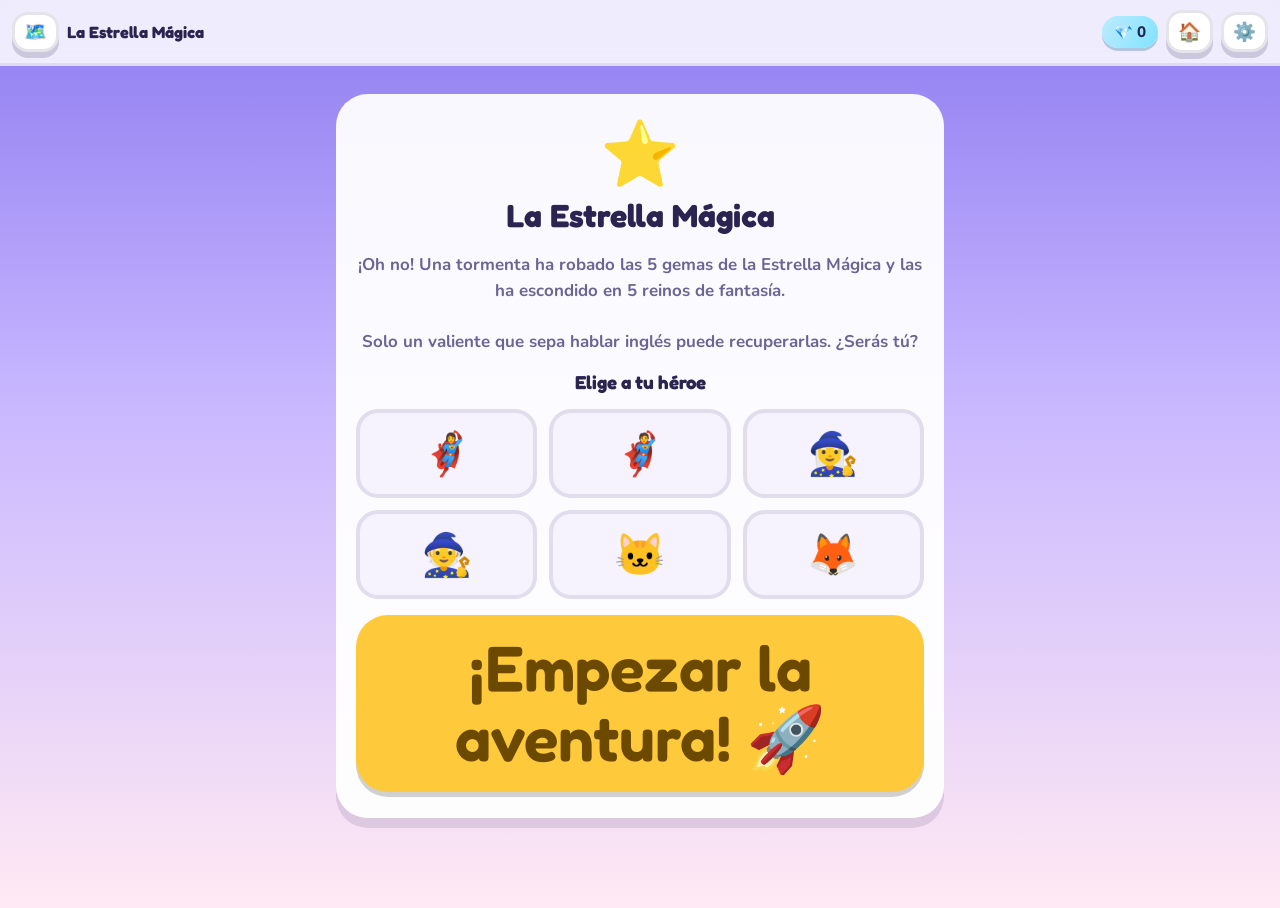
==== aventura.html @ ee470d75 "Add files via upload" ====
<!DOCTYPE html>
<html lang="es">
<head>
<meta charset="UTF-8">
<meta name="viewport" content="width=device-width, initial-scale=1.0, user-scalable=no">
<meta name="theme-color" content="#6B4AC9">
<title>La Aventura de la Estrella Mágica ⭐</title>
<link rel="preconnect" href="https://fonts.googleapis.com">
<link href="https://fonts.googleapis.com/css2?family=Fredoka:wght@400;500;600;700&family=Nunito:wght@400;600;700;800&display=swap" rel="stylesheet">
<style>
  :root{
    --ink:#2B2350; --ink-soft:#6C6494;
    --sun:#FFC93C; --coral:#FF7B54; --mint:#3EC9A7; --berry:#B067E8; --sea:#3FA7F5;
    --gem:#7FE3FF;
    --shadow:0 6px 0 rgba(43,35,80,.18);
    --radius:26px;
  }
  *{box-sizing:border-box; -webkit-tap-highlight-color:transparent;}
  html,body{margin:0;padding:0;}
  body{
    font-family:'Nunito',system-ui,sans-serif; color:var(--ink);
    min-height:100vh; overflow-x:hidden;
    background:linear-gradient(180deg,#8E7CF0,#C9B8FF 45%,#FFE9F3);
    transition:background 1s;
  }
  h1,h2,h3{font-family:'Fredoka','Comic Sans MS',sans-serif;}

  header{
    position:sticky; top:0; z-index:50;
    display:flex; align-items:center; gap:8px; padding:10px 12px;
    background:rgba(255,255,255,.85); backdrop-filter:blur(8px);
    border-bottom:3px solid rgba(43,35,80,.08);
  }
  header .title{font-family:'Fredoka'; font-weight:700; font-size:1.02rem; flex:1;}
  .gem-badge{background:linear-gradient(120deg,#BDEBFF,#7FE3FF); border-radius:999px; padding:6px 12px; font-weight:800; font-size:.95rem; box-shadow:0 3px 0 rgba(30,110,150,.3); white-space:nowrap;}
  .icon-btn{background:#fff; border:3px solid rgba(43,35,80,.12); border-radius:16px; font-size:1.15rem; padding:6px 9px; cursor:pointer; box-shadow:var(--shadow);}
  .icon-btn:active{transform:translateY(3px); box-shadow:none;}

  main{max-width:640px; margin:0 auto; padding:18px 16px 90px; position:relative; z-index:1;}

  .btn{
    display:inline-flex; align-items:center; justify-content:center; gap:8px;
    font-family:'Fredoka'; font-weight:600; font-size:1.15rem;
    border:none; border-radius:var(--radius); padding:14px 26px;
    cursor:pointer; color:#fff; background:var(--sea);
    box-shadow:0 5px 0 rgba(0,0,0,.18); transition:transform .08s;
  }
  .btn:active{transform:translateY(4px); box-shadow:0 1px 0 rgba(0,0,0,.18);}
  .btn.sun{background:var(--sun); color:#6B4A00;}
  .btn.coral{background:var(--coral);}
  .btn.mint{background:var(--mint);}
  .btn.berry{background:var(--berry);}
  .btn.ghost{background:#fff; color:var(--ink); border:3px solid rgba(43,35,80,.14); box-shadow:var(--shadow);}
  .btn.big{font-size:1.4rem; padding:18px 32px; border-radius:32px;}
  .btn:focus-visible,.icon-btn:focus-visible,.opt:focus-visible{outline:4px solid #FF8A3D; outline-offset:3px;}

  /* ===== intro / héroe ===== */
  .story-card{
    background:rgba(255,255,255,.94); border-radius:32px; padding:26px 20px;
    text-align:center; box-shadow:0 10px 0 rgba(43,35,80,.12); margin-top:10px;
  }
  .story-card .big{font-size:4rem; line-height:1.1;}
  .story-card p{font-weight:700; color:var(--ink-soft); font-size:1.06rem; line-height:1.5;}
  .heroes{display:grid; grid-template-columns:repeat(3,1fr); gap:12px; margin:16px 0;}
  .hero-pick{
    font-size:2.6rem; padding:16px 6px; border-radius:22px; cursor:pointer;
    background:#F6F3FF; border:4px solid rgba(43,35,80,.1); transition:transform .1s;
  }
  .hero-pick.sel{border-color:var(--sun); background:#FFF3D6; transform:scale(1.1);}

  /* ===== mapa de reinos ===== */
  .realm-card{
    width:100%; border:none; text-align:left; cursor:pointer;
    border-radius:var(--radius); padding:16px; box-shadow:var(--shadow);
    margin-bottom:14px; font-family:'Nunito'; display:flex; gap:14px; align-items:center;
    color:#fff;
  }
  .realm-card:active{transform:translateY(3px); box-shadow:none;}
  .realm-card .re{font-size:2.6rem; width:70px; height:70px; min-width:70px; border-radius:22px; background:rgba(255,255,255,.25); display:flex; align-items:center; justify-content:center;}
  .realm-card .ri{flex:1;}
  .realm-card .rn{font-family:'Fredoka'; font-weight:700; font-size:1.2rem;}
  .realm-card .rd{font-weight:700; font-size:.9rem; opacity:.9;}
  .realm-card.locked{filter:grayscale(.8); opacity:.65;}
  .artifact{font-size:1.7rem;}

  /* ===== camino del reino ===== */
  .trail{
    position:relative; border-radius:32px; margin-top:12px; padding:10px;
    min-height:520px; overflow:hidden; box-shadow:inset 0 0 0 4px rgba(255,255,255,.35);
  }
  .deco{position:absolute; font-size:1.6rem; opacity:.55; pointer-events:none;}
  .trail-stop{
    position:absolute; transform:translate(-50%,-50%);
    width:64px; height:64px; border-radius:50%;
    border:4px solid #fff; cursor:pointer; font-size:1.7rem;
    display:flex; align-items:center; justify-content:center;
    background:rgba(255,255,255,.9); box-shadow:0 5px 0 rgba(43,35,80,.22);
  }
  .trail-stop.done{background:#D9F7E8; border-color:var(--mint);}
  .trail-stop.locked{background:rgba(255,255,255,.45); filter:grayscale(1); cursor:default; opacity:.7;}
  .trail-stop.next{animation:glow 1.4s infinite;}
  @keyframes glow{50%{box-shadow:0 0 0 12px rgba(255,201,60,.35), 0 5px 0 rgba(43,35,80,.22);}}
  .hero-token{
    position:absolute; transform:translate(-50%,-110%); font-size:2.3rem; z-index:5;
    transition:top 1.1s ease-in-out, left 1.1s ease-in-out; pointer-events:none;
    filter:drop-shadow(0 4px 3px rgba(0,0,0,.25));
    animation:hbob 1.6s ease-in-out infinite;
  }
  @keyframes hbob{50%{margin-top:-6px;}}

  /* ===== juego ===== */
  .stage{background:rgba(255,255,255,.95); border-radius:32px; padding:22px 16px; box-shadow:0 10px 0 rgba(43,35,80,.12); text-align:center;}
  .npc{font-size:3.4rem;}
  .speech{
    background:#F6F3FF; border-radius:20px; padding:12px 16px; margin:10px auto;
    font-weight:700; color:var(--ink); max-width:440px; position:relative; font-size:1.02rem;
  }
  .progress-dots{display:flex; gap:6px; justify-content:center; margin-bottom:12px; flex-wrap:wrap;}
  .dot{width:11px; height:11px; border-radius:50%; background:rgba(43,35,80,.15);}
  .dot.on{background:var(--mint);}
  .dot.now{background:var(--sun); transform:scale(1.3);}
  .word-emoji{font-size:4.6rem; line-height:1.1; margin:6px 0;}
  .word-emoji.long{font-size:2.9rem;}
  .word-en{font-family:'Fredoka'; font-weight:700; font-size:2rem; margin:2px 0;}
  .word-en.phrase{font-size:1.4rem;}
  .word-es{color:var(--ink-soft); font-weight:700; font-size:1.02rem; margin-bottom:8px;}
  .controls{display:flex; gap:12px; justify-content:center; flex-wrap:wrap; margin-top:14px;}
  .hint{color:var(--ink-soft); font-weight:700; font-size:.92rem; margin-top:10px;}

  .opts{display:grid; grid-template-columns:1fr 1fr; gap:14px; margin-top:14px;}
  .opt{background:#F6F9FF; border:4px solid rgba(43,35,80,.1); border-radius:24px; font-size:2.9rem; padding:16px 6px; cursor:pointer; transition:transform .08s;}
  .opt.long{font-size:1.8rem;}
  .opt.txt{font-family:'Fredoka'; font-weight:600; font-size:1.2rem; color:var(--ink);}
  .opt:active{transform:scale(.95);}
  .opt.good{background:#D9F7E8; border-color:var(--mint); animation:pop .4s;}
  .opt.bad{background:#FFE3E0; border-color:var(--coral); animation:shake .4s;}
  @keyframes pop{50%{transform:scale(1.12);}}
  @keyframes shake{25%{transform:translateX(-8px);}75%{transform:translateX(8px);}}

  .match-cols{display:flex; gap:14px; margin-top:14px;}
  .match-col{flex:1; display:flex; flex-direction:column; gap:10px;}
  .match-item{border:3px solid rgba(43,35,80,.12); border-radius:16px; background:#F6F9FF; padding:12px 8px; cursor:pointer; font-weight:700; color:var(--ink);}
  .match-item.word{font-family:'Fredoka'; font-size:1rem;}
  .match-item.img{font-size:1.9rem;}
  .match-item.sel{border-color:var(--sun); background:#FFF3D6; transform:scale(1.04);}
  .match-item.done{background:#D9F7E8; border-color:var(--mint); opacity:.65; cursor:default;}
  .match-item.bad{border-color:var(--coral); background:#FFE3E0; animation:shake .4s;}

  .scene{position:relative; border-radius:24px; margin-top:12px; border:3px solid rgba(43,35,80,.08); overflow:hidden;}
  .scene-item{position:absolute; width:58px; height:58px; border-radius:50%; transform:translate(-50%,-50%); background:#fff; border:none; cursor:pointer; font-size:1.9rem; display:flex; align-items:center; justify-content:center; box-shadow:0 4px 0 rgba(43,35,80,.16);}
  .scene-item.found{background:#D9F7E8; border:3px solid var(--mint); font-size:1.5rem;}
  .scene-item:disabled{cursor:default;}
  .scene-item.wrong-shake{animation:shake .4s;}

  .mgrid{display:grid; grid-template-columns:repeat(3,1fr); gap:10px; margin-top:10px;}
  .mcard{aspect-ratio:3/3.4; border-radius:18px; border:none; cursor:pointer; background:var(--berry); color:#fff; font-size:2rem; display:flex; align-items:center; justify-content:center; font-family:'Fredoka'; font-weight:600; box-shadow:0 4px 0 rgba(0,0,0,.18);}
  .mcard.flip{background:#fff; color:var(--ink); border:4px solid rgba(43,35,80,.12); box-shadow:var(--shadow);}
  .mcard.done{background:#D9F7E8; border:4px solid var(--mint); color:var(--ink); cursor:default;}
  .mcard .wtxt{font-size:1rem; padding:4px; word-break:break-word;}

  .slots{display:flex; gap:6px; justify-content:center; flex-wrap:wrap; margin:14px 0; min-height:52px;}
  .slot{width:42px; height:50px; border-radius:12px; background:#F6F9FF; border:3px dashed rgba(43,35,80,.25); font-family:'Fredoka'; font-weight:700; font-size:1.5rem; display:flex; align-items:center; justify-content:center;}
  .slot.filled{border-style:solid; border-color:var(--sea); background:#fff;}
  .tiles{display:flex; gap:8px; justify-content:center; flex-wrap:wrap; margin-top:6px;}
  .tile{min-width:46px; padding:10px 12px; border-radius:14px; border:none; cursor:pointer; background:var(--sun); color:#6B4A00; font-family:'Fredoka'; font-weight:700; font-size:1.35rem; box-shadow:0 4px 0 rgba(180,120,0,.35);}
  .tile.word{font-size:1.1rem; background:var(--berry); color:#fff; box-shadow:0 4px 0 rgba(0,0,0,.2);}
  .tile:disabled{opacity:.25; box-shadow:none; transform:translateY(3px);}
  .tile:active{transform:translateY(3px); box-shadow:none;}
  .answer-row{min-height:54px; background:#F6F9FF; border-radius:18px; border:3px dashed rgba(43,35,80,.2); display:flex; gap:8px; flex-wrap:wrap; justify-content:center; align-items:center; padding:8px; margin:12px 0;}
  .answer-row .tile.word{background:var(--sea);}
  .answer-row.good{border-color:var(--mint); background:#D9F7E8;}
  .answer-row.bad{border-color:var(--coral); background:#FFE3E0; animation:shake .4s;}

  .mic-btn{width:100px; height:100px; border-radius:50%; border:none; cursor:pointer; background:radial-gradient(circle at 35% 30%, #FF9A76, var(--coral)); color:#fff; font-size:2.7rem; box-shadow:0 7px 0 rgba(0,0,0,.2); margin-top:6px;}
  .mic-btn:active{transform:translateY(4px); box-shadow:0 2px 0 rgba(0,0,0,.2);}
  .mic-btn.listening{animation:pulse 1s infinite; background:radial-gradient(circle at 35% 30%, #7DE0C6, var(--mint));}
  @keyframes pulse{50%{transform:scale(1.08); box-shadow:0 0 0 16px rgba(62,201,167,.18);}}
  .feedback{min-height:2.1rem; font-family:'Fredoka'; font-weight:600; font-size:1.15rem; margin-top:12px;}
  .feedback.ok{color:var(--mint);}
  .feedback.no{color:var(--coral);}
  .heard{color:var(--ink-soft); font-weight:700; font-size:.9rem; min-height:1.2rem;}

  .overlay{position:fixed; inset:0; background:rgba(43,35,80,.5); z-index:100; display:flex; align-items:center; justify-content:center; padding:20px;}
  .reward{background:#fff; border-radius:36px; padding:28px 24px; text-align:center; max-width:390px; width:100%; box-shadow:0 14px 0 rgba(0,0,0,.18); animation:pop .4s; max-height:90vh; overflow:auto;}
  .reward h2{margin:4px 0 8px; font-size:1.6rem;}
  .rgems{font-size:2.4rem; letter-spacing:6px; margin:8px 0;}
  .rgems .g{opacity:.2; display:inline-block;}
  .rgems .g.fill{opacity:1; animation:gempop .45s both;}
  @keyframes gempop{0%{transform:scale(0) rotate(-40deg);}70%{transform:scale(1.4);}100%{transform:scale(1);}}
  .reward p{color:var(--ink-soft); font-weight:700; margin:6px 0 14px;}

  .confetti{position:fixed; top:-20px; width:12px; height:12px; z-index:200; border-radius:3px; pointer-events:none; animation:fall linear forwards;}
  @keyframes fall{to{transform:translateY(110vh) rotate(720deg);}}

  .panel{background:#fff; border-radius:28px; padding:22px; max-width:400px; width:100%; box-shadow:0 12px 0 rgba(0,0,0,.15); max-height:88vh; overflow:auto;}
  .panel .btn{width:100%; margin-top:10px;}
  .panel p{color:var(--ink-soft); font-weight:600; font-size:.95rem;}

  .back-row{display:flex; justify-content:flex-start; margin-bottom:12px; gap:8px;}

  @media (max-width:420px){
    .word-emoji{font-size:3.8rem;}
    .opt{font-size:2.4rem; padding:14px 6px;}
    .heroes{grid-template-columns:repeat(3,1fr);}
    .slot{width:34px; height:44px; font-size:1.25rem;}
  }
  @media (prefers-reduced-motion:reduce){ *{animation:none !important; transition:none !important;} }
</style>
</head>
<body>

<header>
  <button class="icon-btn" id="homeBtn" aria-label="Mapa de reinos">🗺️</button>
  <div class="title">La Estrella Mágica</div>
  <div class="gem-badge" id="gemBadge">💎 0</div>
  <a class="icon-btn" href="index.html" aria-label="Volver a la app clásica" style="text-decoration:none">🏠</a>
  <button class="icon-btn" id="parentBtn" aria-label="Zona de padres">⚙️</button>
</header>

<main id="app"></main>

<script>
"use strict";

/* ============================================================
   HISTORIA · 5 REINOS · RETOS EN INGLÉS
   ============================================================ */
const HEROES = ['🦸‍♀️','🦸','🧙‍♀️','🧙','🐱','🦊'];

const REALMS = [
 {id:'forest', name:'El Bosque Encantado', icon:'🌳', guardian:'🦉', artifact:'🍀',
  bg:'linear-gradient(180deg,#7BC47F,#B9E4A8 50%,#E8F7DC)', deco:['🌲','🍄','🦋','🌷','🐿️'],
  color:'#3E9A5F',
  intro:'El Búho Sabio protege la primera gema. ¡Ayuda a los animales del bosque y te dejará pasar!',
  words:[
   {en:'dog',es:'perro',e:'🐶'},{en:'cat',es:'gato',e:'🐱'},{en:'bird',es:'pájaro',e:'🐦'},
   {en:'rabbit',es:'conejo',e:'🐰'},{en:'bear',es:'oso',e:'🐻'},{en:'frog',es:'rana',e:'🐸'},
   {en:'tree',es:'árbol',e:'🌳'},{en:'flower',es:'flor',e:'🌷'},{en:'butterfly',es:'mariposa',e:'🦋'},{en:'mushroom',es:'seta',e:'🍄'}]},
 {id:'island', name:'La Isla Pirata', icon:'🏝️', guardian:'🦜', artifact:'🗝️',
  bg:'linear-gradient(180deg,#5AC8FA,#9FE0FF 45%,#FFF2C9)', deco:['⛵','🐚','🦀','🌴','⚓'],
  color:'#1E90C9',
  intro:'El Loro Pirata esconde la gema en su cofre. ¡Consigue la llave superando sus pruebas!',
  words:[
   {en:'apple',es:'manzana',e:'🍎'},{en:'banana',es:'plátano',e:'🍌'},{en:'fish',es:'pez',e:'🐟'},
   {en:'water',es:'agua',e:'💧'},{en:'bread',es:'pan',e:'🍞'},{en:'cheese',es:'queso',e:'🧀'},
   {en:'boat',es:'barco',e:'⛵'},{en:'sea',es:'mar',e:'🌊'},{en:'crab',es:'cangrejo',e:'🦀'},{en:'shell',es:'concha',e:'🐚'}]},
 {id:'ice', name:'La Montaña de Hielo', icon:'🏔️', guardian:'🐻‍❄️', artifact:'❄️',
  bg:'linear-gradient(180deg,#8FB8E8,#CFE6FF 50%,#F2F9FF)', deco:['⛄','🧊','🌨️','🐧','✨'],
  color:'#4A7FC1',
  intro:'¡Brrr! El Oso Polar guarda la gema helada. ¡Abrígate bien y demuestra lo que sabes!',
  words:[
   {en:'hat',es:'gorro',e:'🧢'},{en:'jacket',es:'chaqueta',e:'🧥'},{en:'gloves',es:'guantes',e:'🧤'},
   {en:'scarf',es:'bufanda',e:'🧣'},{en:'boots',es:'botas',e:'👢'},{en:'snow',es:'nieve',e:'❄️'},
   {en:'cold',es:'frío',e:'🥶'},{en:'penguin',es:'pingüino',e:'🐧'},{en:'ice',es:'hielo',e:'🧊'},{en:'snowman',es:'muñeco de nieve',e:'⛄'}]},
 {id:'clouds', name:'El Reino de las Nubes', icon:'🌈', guardian:'🦄', artifact:'🌟',
  bg:'linear-gradient(180deg,#C9A7F5,#F5C9E8 50%,#FFF3D6)', deco:['☁️','🎈','🪁','🌙','⭐'],
  color:'#9A5FD1',
  intro:'El Unicornio de las Nubes pinta arcoíris con números y colores. ¡Juega con él para ganar su gema!',
  words:[
   {en:'red',es:'rojo',e:'🔴'},{en:'blue',es:'azul',e:'🔵'},{en:'green',es:'verde',e:'🟢'},
   {en:'yellow',es:'amarillo',e:'🟡'},{en:'one',es:'uno',e:'1️⃣'},{en:'two',es:'dos',e:'2️⃣'},
   {en:'three',es:'tres',e:'3️⃣'},{en:'star',es:'estrella',e:'⭐'},{en:'moon',es:'luna',e:'🌙'},{en:'rainbow',es:'arcoíris',e:'🌈'}]},
 {id:'castle', name:'El Castillo del Dragón', icon:'🏰', guardian:'🐉', artifact:'👑',
  bg:'linear-gradient(180deg,#6B5CC9,#9A8AE8 50%,#E8D9FF)', deco:['🗝️','🕯️','🛡️','⚔️','💜'],
  color:'#5A4AB8',
  intro:'¡El Dragón habla solo en inglés! Dile frases mágicas completas y te devolverá la última gema.',
  phrases:true,
  words:[
   {en:'Hello! How are you?',es:'¡Hola! ¿Cómo estás?',e:'👋😃'},
   {en:'My name is Leo',es:'Me llamo Leo',e:'🙋💬'},
   {en:'I am six years old',es:'Tengo seis años',e:'6️⃣🎂'},
   {en:'I like pizza',es:'Me gusta la pizza',e:'🍕👍'},
   {en:'I have a dog',es:'Tengo un perro',e:'🙋🐶'},
   {en:'This is fun',es:'Esto es divertido',e:'🎉😄'},
   {en:'Can you help me?',es:'¿Puedes ayudarme?',e:'🤝❓'},
   {en:'Thank you very much',es:'Muchas gracias',e:'💝🙏'}]}
];

/* Historias de cada parada (7 retos + guardián). {G} = guardián, {A} = artefacto */
const STOP_PLOTS = [
 {icon:'🌉', story:'¡El puente está roto! Escucha las palabras mágicas y toca el dibujo correcto para repararlo.', game:'listen'},
 {icon:'🧺', story:'Un duende ha mezclado sus carteles. ¡Une cada palabra con su dibujo para ayudarle!', game:'match'},
 {icon:'🔮', story:'La bola mágica dice cosas en inglés. ¡Encuentra en el paisaje lo que va diciendo!', game:'find'},
 {icon:'🎒', story:'¡Cofres gemelos! Levanta las tapas y une cada palabra con su pareja secreta.', game:'memory'},
 {icon:'🗣️', story:'La puerta encantada solo se abre con tu voz. ¡Di las palabras mágicas en inglés!', game:'speak'},
 {icon:'🧩', story:'Las letras del hechizo se han desordenado. ¡Colócalas bien para seguir el camino!', game:'spell'},
 {icon:'⚡', story:'¡Última prueba antes del guardián! Escucha con atención y no falles.', game:'listen'},
 {icon:'💎', story:'¡Ha llegado el momento! El guardián te pondrá a prueba con preguntas sorpresa.', game:'boss'}
];
/* En el castillo (frases) las paradas cambian ligeramente */
const STOP_PLOTS_CASTLE = [
 {icon:'🌉', story:'¡El puente levadizo está cerrado! Escucha la frase del guardia y elige el dibujo correcto.', game:'listen'},
 {icon:'📜', story:'El pergamino mágico se ha roto en trozos. ¡Ordena las palabras para arreglar la frase!', game:'build'},
 {icon:'🗣️', story:'La armadura encantada quiere oírte. ¡Dile una frase completa en inglés!', game:'speak'},
 {icon:'🔮', story:'¿Qué frase es? Lee con atención y elige la traducción correcta.', game:'trans'},
 {icon:'📜', story:'¡Otro pergamino roto! Ordena las palabras del hechizo final.', game:'build'},
 {icon:'🗣️', story:'El eco del castillo repite lo que dices. ¡Pronuncia otra frase mágica!', game:'speak'},
 {icon:'⚡', story:'El Dragón se acerca… ¡última prueba de escucha!', game:'listen'},
 {icon:'👑', story:'¡El Dragón te espera! Contesta sus preguntas y recupera la última gema.', game:'boss'}
];

const GEMS_TO_UNLOCK = 10; // gemas para abrir el siguiente reino (además del guardián)

/* ============================================================
   ESTADO
   ============================================================ */
let state = { hero:null, gems:0, realms:{}, noMic:false };
function loadState(){
  try{
    const raw = localStorage.getItem('estrellaMagica');
    if(raw) state = Object.assign(state, JSON.parse(raw));
  }catch(e){}
}
function saveState(){ try{ localStorage.setItem('estrellaMagica', JSON.stringify(state)); }catch(e){} }
function realmProg(id){
  if(!state.realms[id]) state.realms[id] = {stop:0, boss:false, gems:0};
  return state.realms[id];
}
function realmUnlocked(i){
  if(i===0) return true;
  const prev = realmProg(REALMS[i-1].id);
  return prev.boss;
}
function artifacts(){ return REALMS.filter(r=>realmProg(r.id).boss).map(r=>r.artifact); }
function updateBadge(){ document.getElementById('gemBadge').textContent = '💎 ' + state.gems; }

/* ============================================================
   SONIDO Y VOZ
   ============================================================ */
let audioCtx = null;
function tone(seq){
  try{
    if(!audioCtx) audioCtx = new (window.AudioContext||window.webkitAudioContext)();
    let t = audioCtx.currentTime;
    seq.forEach(([f,d])=>{
      const o = audioCtx.createOscillator(), g = audioCtx.createGain();
      o.type = 'triangle'; o.frequency.value = f;
      g.gain.setValueAtTime(.18, t); g.gain.exponentialRampToValueAtTime(.001, t+d);
      o.connect(g); g.connect(audioCtx.destination);
      o.start(t); o.stop(t+d); t += d*0.9;
    });
  }catch(e){}
}
const sndGood = ()=>tone([[523,.12],[659,.12],[784,.2]]);
const sndBad  = ()=>tone([[220,.18],[180,.25]]);
const sndGem  = ()=>tone([[880,.09],[1175,.14]]);
const sndFlip = ()=>tone([[600,.06]]);
const sndWin  = ()=>tone([[523,.14],[659,.14],[784,.14],[1047,.3]]);

let enVoice = null;
function pickVoice(){
  const vs = speechSynthesis.getVoices();
  if(!vs.length) return;
  enVoice = vs.find(v=>/en[-_](GB|US)/i.test(v.lang) && /google/i.test(v.name))
         || vs.find(v=>/^en[-_]/i.test(v.lang)) || null;
}
if('speechSynthesis' in window){ pickVoice(); speechSynthesis.onvoiceschanged = pickVoice; }
function speak(text, rate){
  if(!('speechSynthesis' in window)) return;
  speechSynthesis.cancel();
  const u = new SpeechSynthesisUtterance(text);
  u.lang = 'en-US'; u.rate = rate || 0.85; u.pitch = 1.05;
  if(enVoice) u.voice = enVoice;
  speechSynthesis.speak(u);
}

const SR = window.SpeechRecognition || window.webkitSpeechRecognition;
const DIGIT_MAP = {one:'1',two:'2',three:'3',four:'4',five:'5',six:'6',seven:'7',eight:'8',nine:'9',ten:'10'};
const HOMOPHONES = {red:['read'],one:['won'],two:['to','too'],blue:['blew'],sea:['see','si','c'],bee:['be','b'],bear:['bare'],ice:['eyes'],three:['tree','free']};
function normalize(s){
  return s.toLowerCase().normalize('NFD').replace(/[\u0300-\u036f]/g,'').replace(/[^a-z0-9 ]/g,' ').replace(/\s+/g,' ').trim();
}
function lev(a,b){
  const m=a.length,n=b.length; if(!m) return n; if(!n) return m;
  const d=Array.from({length:m+1},(_,i)=>[i,...Array(n).fill(0)]);
  for(let j=1;j<=n;j++) d[0][j]=j;
  for(let i=1;i<=m;i++) for(let j=1;j<=n;j++)
    d[i][j]=Math.min(d[i-1][j]+1,d[i][j-1]+1,d[i-1][j-1]+(a[i-1]===b[j-1]?0:1));
  return d[m][n];
}
function matchesAnswer(transcript, target){
  const t = normalize(transcript);
  const tgt = normalize(target);
  if(!t) return false;
  if(t === tgt || t.includes(tgt)) return true;
  const tgtWords = tgt.split(' ');
  const tWords = t.split(' ');
  if(tgtWords.length === 1){
    if(DIGIT_MAP[tgt] && tWords.includes(DIGIT_MAP[tgt])) return true;
    if(HOMOPHONES[tgt] && tWords.some(w=>HOMOPHONES[tgt].includes(w))) return true;
    const tol = tgt.length >= 5 ? 2 : (tgt.length >= 4 ? 1 : 0);
    return tWords.some(w => lev(w, tgt) <= tol);
  }
  if(lev(t, tgt) <= Math.max(2, Math.floor(tgt.length * 0.28))) return true;
  const stop = new Set(['a','an','the','to','is','it','i']);
  const key = tgtWords.filter(w=>!stop.has(w));
  const hits = key.filter(w => tWords.some(x => lev(x,w) <= (w.length>=5?2:1))).length;
  return key.length > 0 && hits / key.length >= 0.6;
}

/* ============================================================
   UTILIDADES
   ============================================================ */
const app = document.getElementById('app');
function shuffle(arr){
  const a = arr.slice();
  for(let i=a.length-1;i>0;i--){ const j=Math.floor(Math.random()*(i+1)); [a[i],a[j]]=[a[j],a[i]]; }
  return a;
}
function emojiLen(e){ return Array.from(e).length; }
function dots(idx, total, doneArr){
  let h = '<div class="progress-dots">';
  for(let i=0;i<total;i++) h += `<div class="dot ${i===idx?'now':(doneArr&&doneArr[i]?'on':'')}"></div>`;
  return h + '</div>';
}
function confetti(){
  const colors = ['#FF7B54','#FFC93C','#3EC9A7','#3FA7F5','#B067E8','#7FE3FF'];
  for(let i=0;i<70;i++){
    const c = document.createElement('div');
    c.className = 'confetti';
    c.style.left = Math.random()*100 + 'vw';
    c.style.background = colors[Math.floor(Math.random()*colors.length)];
    c.style.animationDuration = (2 + Math.random()*2) + 's';
    c.style.animationDelay = (Math.random()*0.6) + 's';
    document.body.appendChild(c);
    setTimeout(()=>c.remove(), 4500);
  }
}
function gemsFromScore(correct, total){
  const p = correct/total;
  if(p >= 0.9) return 3;
  if(p >= 0.6) return 2;
  return 1;
}
function sceneSlots(n){
  const cols = n <= 6 ? 3 : 4;
  const rows = Math.ceil(n/cols);
  const cellW = 100/cols, cellH = 100/rows;
  const idxs = shuffle([...Array(cols*rows).keys()]).slice(0, n);
  return idxs.map(i=>{
    const r = Math.floor(i/cols), c = i%cols;
    return { top: r*cellH + cellH/2 + (Math.random()-0.5)*cellH*0.4,
             left: c*cellW + cellW/2 + (Math.random()-0.5)*cellW*0.4, rows };
  });
}
let activeSR = null;
function stopSR(){ if(activeSR){ try{activeSR.abort();}catch(e){} activeSR = null; } }
function setBg(realm){
  document.body.style.background = realm ? realm.bg : 'linear-gradient(180deg,#8E7CF0,#C9B8FF 45%,#FFE9F3)';
}

/* ============================================================
   PANTALLA · INTRO Y ELECCIÓN DE HÉROE
   ============================================================ */
function renderIntro(){
  stopSR(); setBg(null);
  let selected = state.hero || null;
  app.innerHTML = `
    <div class="story-card">
      <div class="big">⭐</div>
      <h1 style="margin:6px 0">La Estrella Mágica</h1>
      <p>¡Oh no! Una tormenta ha robado las <b>5 gemas</b> de la Estrella Mágica y las ha escondido en <b>5 reinos de fantasía</b>.<br><br>
      Solo un valiente que sepa hablar <b>inglés</b> puede recuperarlas. ¿Serás tú?</p>
      <h3 style="margin:14px 0 4px">Elige a tu héroe</h3>
      <div class="heroes">
        ${HEROES.map(h=>`<button class="hero-pick ${h===selected?'sel':''}" data-h="${h}">${h}</button>`).join('')}
      </div>
      <button class="btn sun big" id="startBtn" ${selected?'':'disabled'}>¡Empezar la aventura! 🚀</button>
    </div>`;
  const startBtn = document.getElementById('startBtn');
  app.querySelectorAll('.hero-pick').forEach(b=>{
    b.onclick = ()=>{
      app.querySelectorAll('.hero-pick').forEach(x=>x.classList.remove('sel'));
      b.classList.add('sel');
      selected = b.dataset.h;
      startBtn.disabled = false;
      sndFlip();
    };
  });
  startBtn.onclick = ()=>{
    state.hero = selected; saveState();
    sndWin();
    renderWorld();
  };
}

/* ============================================================
   PANTALLA · MAPA DE REINOS
   ============================================================ */
function renderWorld(){
  stopSR(); setBg(null); updateBadge();
  const arts = artifacts();
  const allDone = arts.length === REALMS.length;
  let html = `
    <div class="story-card" style="padding:16px; margin-bottom:14px">
      <span style="font-size:2.2rem">${state.hero||'🦸'}</span>
      <h2 style="margin:4px 0">${allDone ? '¡La Estrella brilla de nuevo!' : 'Elige un reino'}</h2>
      <p style="margin:4px 0">Gemas de la Estrella: ${REALMS.map(r=>realmProg(r.id).boss?r.artifact:'❔').join(' ')}</p>
      ${allDone ? '<button class="btn sun big" id="finaleBtn">🌟 Ver el final 🌟</button>' : ''}
    </div>`;
  REALMS.forEach((r,i)=>{
    const p = realmProg(r.id);
    const unlocked = realmUnlocked(i);
    html += `
      <button class="realm-card ${unlocked?'':'locked'}" data-r="${i}" ${unlocked?'':'disabled'} style="background:${r.color}">
        <span class="re">${unlocked?r.icon:'🔒'}</span>
        <span class="ri">
          <span class="rn">${r.name}</span><br>
          <span class="rd">${unlocked ? (p.boss ? '¡Gema conseguida!' : 'Retos superados: '+p.stop+' / '+STOP_PLOTS.length) : 'Vence al guardián del reino anterior'}</span>
        </span>
        <span class="artifact">${p.boss ? r.artifact : ''}</span>
      </button>`;
  });
  app.innerHTML = html;
  app.querySelectorAll('.realm-card:not(.locked)').forEach(b=>{ b.onclick = ()=>renderRealm(+b.dataset.r); });
  const fb = document.getElementById('finaleBtn');
  if(fb) fb.onclick = renderFinale;
  window.scrollTo(0,0);
}

/* ============================================================
   PANTALLA · CAMINO DEL REINO (aventura visual)
   ============================================================ */
const TRAIL_POS = [
  {top:92, left:20},{top:80, left:62},{top:68, left:28},{top:56, left:70},
  {top:44, left:30},{top:32, left:66},{top:20, left:32},{top:8,  left:60}
];
function renderRealm(ri, walkFrom){
  stopSR();
  const r = REALMS[ri];
  setBg(r);
  const p = realmProg(r.id);
  const plots = r.phrases ? STOP_PLOTS_CASTLE : STOP_PLOTS;
  const heroPos = Math.min(p.stop, plots.length-1);
  const startPos = (walkFrom!==undefined) ? walkFrom : heroPos;
  let decoHtml = '';
  for(let i=0;i<10;i++){
    const d = r.deco[i % r.deco.length];
    decoHtml += `<span class="deco" style="top:${5+Math.random()*90}%; left:${Math.random()*92}%">${d}</span>`;
  }
  app.innerHTML = `
    <div class="back-row">
      <button class="btn ghost" id="backBtn">⬅ Reinos</button>
      <button class="btn ghost" id="storyBtn">📖 Historia</button>
    </div>
    <h2 style="text-align:center; color:#fff; text-shadow:0 2px 0 rgba(0,0,0,.25); margin:4px 0">${r.icon} ${r.name}</h2>
    <div class="trail" style="background:${r.bg}">
      ${decoHtml}
      ${plots.map((s,i)=>{
        const done = i < p.stop || (s.game==='boss' && p.boss);
        const isNext = i === p.stop && !(s.game==='boss' && p.boss);
        const locked = i > p.stop;
        return `<button class="trail-stop ${done?'done':''} ${isNext?'next':''} ${locked?'locked':''}"
          data-i="${i}" ${locked?'disabled':''}
          style="top:${TRAIL_POS[i].top}%; left:${TRAIL_POS[i].left}%"
          aria-label="Reto ${i+1}">${done ? '✅' : (s.game==='boss' ? r.guardian : s.icon)}</button>`;
      }).join('')}
      <span class="hero-token" id="heroTok" style="top:${TRAIL_POS[startPos].top}%; left:${TRAIL_POS[startPos].left}%">${state.hero||'🦸'}</span>
    </div>
    <p class="hint" style="text-align:center; color:#fff; text-shadow:0 1px 0 rgba(0,0,0,.3)">Toca la parada que brilla ✨ para tu siguiente reto</p>`;
  document.getElementById('backBtn').onclick = renderWorld;
  document.getElementById('storyBtn').onclick = ()=>showStoryPopup(r);
  app.querySelectorAll('.trail-stop:not(.locked)').forEach(b=>{
    b.onclick = ()=>{
      const i = +b.dataset.i;
      const s = plots[i];
      if(i < p.stop && s.game!=='boss'){ startStop(ri, i, true); return; } // repetir reto ya superado
      if(s.game==='boss' && p.boss){ startStop(ri, i, true); return; }
      startStop(ri, i, false);
    };
  });
  // Animación de caminar si venimos de completar un reto
  if(walkFrom!==undefined && heroPos!==startPos){
    setTimeout(()=>{
      const tok = document.getElementById('heroTok');
      tok.style.top = TRAIL_POS[heroPos].top + '%';
      tok.style.left = TRAIL_POS[heroPos].left + '%';
    }, 250);
  }
  window.scrollTo(0,0);
}
function showStoryPopup(r){
  const ov = document.createElement('div');
  ov.className = 'overlay';
  ov.innerHTML = `
    <div class="reward">
      <div style="font-size:3rem">${r.guardian}</div>
      <h2>${r.name}</h2>
      <p>${r.intro}</p>
      <button class="btn sun" id="ok">¡Vamos! 💪</button>
    </div>`;
  document.body.appendChild(ov);
  ov.querySelector('#ok').onclick = ()=>ov.remove();
  ov.onclick = (e)=>{ if(e.target===ov) ov.remove(); };
}

/* ============================================================
   PARADA: HISTORIA + RETO
   ============================================================ */
function startStop(ri, si, replay){
  const r = REALMS[ri];
  const plots = r.phrases ? STOP_PLOTS_CASTLE : STOP_PLOTS;
  const s = plots[si];
  const ov = document.createElement('div');
  ov.className = 'overlay';
  ov.innerHTML = `
    <div class="reward">
      <div style="font-size:3rem">${s.game==='boss' ? r.guardian : s.icon}</div>
      <h2>${s.game==='boss' ? '¡El Guardián!' : 'Reto ' + (si+1)}</h2>
      <p>${s.story}</p>
      <button class="btn sun big" id="go">¡Acepto el reto! ⚡</button>
    </div>`;
  document.body.appendChild(ov);
  ov.querySelector('#go').onclick = ()=>{
    ov.remove();
    GAME_RUN[s.game](ri, si, replay);
  };
}

function gameShell(ri, inner){
  const r = REALMS[ri];
  app.innerHTML = `
    <div class="back-row"><button class="btn ghost" id="backBtn">⬅ ${r.name}</button></div>
    <div class="stage" id="stage">${inner}</div>`;
  document.getElementById('backBtn').onclick = ()=>{ stopSR(); renderRealm(ri); };
  window.scrollTo(0,0);
  return document.getElementById('stage');
}

/* Recompensa de un reto: gemas + avance del héroe */
function stopReward(ri, si, gems, msg, replay){
  const r = REALMS[ri];
  const p = realmProg(r.id);
  const isBoss = (r.phrases ? STOP_PLOTS_CASTLE : STOP_PLOTS)[si].game === 'boss';
  const isNew = !replay;
  if(isNew){
    state.gems += gems;
    p.gems += gems;
    if(isBoss){ p.boss = true; }
    else if(si === p.stop){ p.stop = si+1; }
    saveState();
  }
  updateBadge();
  const ov = document.createElement('div');
  ov.className = 'overlay';
  let gemHtml = '';
  for(let i=0;i<3;i++) gemHtml += `<span class="g ${i<gems?'fill':''}" style="animation-delay:${0.3+i*0.35}s">💎</span>`;
  ov.innerHTML = `
    <div class="reward">
      <div style="font-size:3rem">${isBoss ? r.artifact : (gems>=3?'🎉':'😄')}</div>
      <h2>${isBoss ? '¡GEMA RECUPERADA!' : (gems>=3?'¡PERFECTO!':(gems>=2?'¡Muy bien!':'¡Buen intento!'))}</h2>
      <div class="rgems">${gemHtml}</div>
      <p>${msg}${isNew?'':' (reto repetido: sin gemas nuevas)'}</p>
      <button class="btn sun big" id="rwOk">¡Seguir! 🚀</button>
    </div>`;
  document.body.appendChild(ov);
  let i = 0;
  const tm = setInterval(()=>{ i++; if(i<=gems) sndGem(); else clearInterval(tm); }, 350);
  if(gems >= 3 || isBoss){ confetti(); if(isBoss) sndWin(); }
  ov.querySelector('#rwOk').onclick = ()=>{
    ov.remove();
    renderRealm(ri, isBoss ? undefined : si); // animar el paseo del héroe
    if(!isBoss && isNew){ /* el héroe camina a la siguiente parada */ }
    if(isBoss && artifacts().length === REALMS.length){ setTimeout(renderFinale, 1200); }
  };
}

/* ============================================================
   RETOS (adaptados del modo clásico, 5 rondas)
   ============================================================ */
function pickWords(r, n){ return shuffle(r.words).slice(0, Math.min(n, r.words.length)); }

/* --- Escucha y elige --- */
function gameListen(ri, si, replay, roundsN, bossMode){
  const r = REALMS[ri];
  const rounds = pickWords(r, roundsN||5);
  let idx = 0, correct = 0, firstTry = true;
  const results = [];
  function draw(){
    const w = rounds[idx];
    const used = new Set([w.e]);
    const distract = shuffle(r.words).filter(x=>{
      if(x.en===w.en || used.has(x.e)) return false;
      used.add(x.e); return true;
    }).slice(0,3);
    const options = shuffle([w, ...distract]);
    firstTry = true;
    const stage = gameShell(ri, `
      ${dots(idx, rounds.length, results)}
      <div class="npc">${bossMode ? r.guardian : '🔮'}</div>
      <h2 style="margin:4px 0">👂 ¿Qué has oído?</h2>
      <button class="btn mint" id="replayBtn">🔊 Escuchar otra vez</button>
      <div class="opts">
        ${options.map(o=>`<button class="opt ${emojiLen(o.e)>2?'long':''}" data-en="${o.en.replace(/"/g,'')}" aria-label="${o.es}">${o.e}</button>`).join('')}
      </div>`);
    const play = ()=>speak(w.en);
    setTimeout(play, 400);
    stage.querySelector('#replayBtn').onclick = play;
    stage.querySelectorAll('.opt').forEach(b=>{
      b.onclick = ()=>{
        if(b.dataset.en === w.en.replace(/"/g,'')){
          b.classList.add('good'); sndGood();
          if(firstTry) correct++;
          results[idx] = firstTry;
          speak(w.en, 0.9);
          setTimeout(()=>{
            idx++;
            if(idx < rounds.length) draw();
            else if(bossMode) bossMode(correct, rounds.length);
            else stopReward(ri, si, gemsFromScore(correct, rounds.length), `Has acertado ${correct} de ${rounds.length}`, replay);
          }, 900);
        }else{
          b.classList.add('bad'); sndBad(); firstTry = false;
          setTimeout(()=>b.classList.remove('bad'), 500);
        }
      };
    });
  }
  draw();
}

/* --- Empareja palabra e imagen --- */
function gameMatch(ri, si, replay){
  const r = REALMS[ri];
  const items = pickWords(r, 5);
  const wordsCol = shuffle(items.map((w,i)=>({...w, i})));
  const imgsCol = shuffle(items.map((w,i)=>({...w, i})));
  let doneCount = 0, attempts = 0, pending = null;
  const stage = gameShell(ri, `
    <div class="npc">🧝</div>
    <h2 style="margin:4px 0">🔗 Une palabra y dibujo</h2>
    <div class="match-cols">
      <div class="match-col">${wordsCol.map(w=>`<button class="match-item word" data-i="${w.i}">${w.en.toUpperCase()}</button>`).join('')}</div>
      <div class="match-col">${imgsCol.map(w=>`<button class="match-item img" data-i="${w.i}">${w.e}</button>`).join('')}</div>
    </div>`);
  function select(side, btn, i){
    if(btn.classList.contains('done')) return;
    if(!pending || pending.side === side){
      stage.querySelectorAll(`.match-item.${side}`).forEach(b=>b.classList.remove('sel'));
      btn.classList.add('sel');
      pending = {side, btn, i};
      sndFlip();
      return;
    }
    attempts++;
    const prev = pending.btn;
    if(pending.i === i){
      sndGood(); speak(items[i].en);
      prev.classList.remove('sel'); prev.classList.add('done');
      btn.classList.add('done');
      doneCount++; pending = null;
      if(doneCount === items.length){
        const gems = attempts<=items.length+1?3 : attempts<=items.length+4?2 : 1;
        setTimeout(()=>stopReward(ri, si, gems, `Todo emparejado en ${attempts} intentos`, replay), 500);
      }
    }else{
      sndBad();
      prev.classList.remove('sel'); prev.classList.add('bad'); btn.classList.add('bad');
      pending = null;
      setTimeout(()=>{ prev.classList.remove('bad'); btn.classList.remove('bad'); }, 500);
    }
  }
  stage.querySelectorAll('.match-item.word').forEach(b=>{ b.onclick = ()=>select('word', b, +b.dataset.i); });
  stage.querySelectorAll('.match-item.img').forEach(b=>{ b.onclick = ()=>select('img', b, +b.dataset.i); });
}

/* --- Busca en el paisaje lo que suena --- */
function gameFind(ri, si, replay){
  const r = REALMS[ri];
  const items = pickWords(r, 7);
  const slots = sceneSlots(items.length);
  const sceneHeight = Math.max(200, (slots[0]?.rows||3)*100 + 20);
  const order = shuffle(items.map((_,i)=>i)).slice(0,5);
  const found = new Set();
  let round = 0, correct = 0, firstTry = true;
  const results = [];
  function draw(){
    firstTry = true;
    const target = items[order[round]];
    const stage = gameShell(ri, `
      ${dots(round, order.length, results)}
      <div class="npc">🔮</div>
      <h2 style="margin:4px 0">🔍 Escucha y encuentra</h2>
      <button class="btn mint" id="replayBtn">🔊 Escuchar otra vez</button>
      <div class="scene" style="height:${sceneHeight}px; background:${r.bg}">
        ${items.map((w,i)=>`<button class="scene-item ${found.has(i)?'found':''}" ${found.has(i)?'disabled':''} data-i="${i}" style="top:${slots[i].top}%; left:${slots[i].left}%" aria-label="${w.es}">${found.has(i)?'✅':w.e}</button>`).join('')}
      </div>`);
    const play = ()=>speak(target.en);
    setTimeout(play, 400);
    stage.querySelector('#replayBtn').onclick = play;
    stage.querySelectorAll('.scene-item:not(:disabled)').forEach(b=>{
      b.onclick = ()=>{
        const i = +b.dataset.i;
        if(i === order[round]){
          sndGood(); found.add(i);
          if(firstTry) correct++;
          results[round] = firstTry;
          speak(target.en, 0.9);
          setTimeout(()=>{
            round++;
            if(round < order.length) draw();
            else stopReward(ri, si, gemsFromScore(correct, order.length), `Has encontrado ${correct} de ${order.length} a la primera`, replay);
          }, 800);
        }else{
          sndBad(); firstTry = false;
          b.classList.add('wrong-shake');
          setTimeout(()=>b.classList.remove('wrong-shake'), 400);
        }
      };
    });
  }
  draw();
}

/* --- Memoria (cofres gemelos) --- */
function gameMemory(ri, si, replay){
  const r = REALMS[ri];
  const pairs = pickWords(r, 4);
  const cards = shuffle([
    ...pairs.map(w=>({key:w.en, type:'e', label:w.e})),
    ...pairs.map(w=>({key:w.en, type:'t', label:w.en.toUpperCase()}))
  ]);
  let flipped = [], attempts = 0, found = 0, lock = false;
  const stage = gameShell(ri, `
    <div class="npc">🎒</div>
    <h2 style="margin:4px 0">🧠 Cofres gemelos</h2>
    <p class="hint" style="margin:0">Intentos: <b id="attCnt">0</b></p>
    <div class="mgrid" style="grid-template-columns:repeat(4,1fr)">
      ${cards.map((c,i)=>`<button class="mcard" data-i="${i}">📦</button>`).join('')}
    </div>`);
  stage.querySelectorAll('.mcard').forEach(btn=>{
    btn.onclick = ()=>{
      if(lock) return;
      const c = cards[+btn.dataset.i];
      if(btn.classList.contains('flip') || btn.classList.contains('done')) return;
      sndFlip();
      btn.classList.add('flip');
      btn.innerHTML = c.type==='e' ? c.label : `<span class="wtxt">${c.label}</span>`;
      flipped.push({btn, c});
      if(flipped.length === 2){
        lock = true; attempts++;
        stage.querySelector('#attCnt').textContent = attempts;
        const [a,b] = flipped;
        if(a.c.key === b.c.key && a.c.type !== b.c.type){
          sndGood(); speak(a.c.key);
          a.btn.classList.add('done'); b.btn.classList.add('done');
          found++; flipped = []; lock = false;
          if(found === pairs.length){
            const gems = attempts<=6?3 : attempts<=9?2 : 1;
            setTimeout(()=>stopReward(ri, si, gems, `Parejas encontradas en ${attempts} intentos`, replay), 600);
          }
        }else{
          sndBad();
          setTimeout(()=>{
            [a,b].forEach(x=>{ x.btn.classList.remove('flip'); x.btn.textContent = '📦'; });
            flipped = []; lock = false;
          }, 850);
        }
      }
    };
  });
}

/* --- Deletreo del hechizo --- */
function gameSpell(ri, si, replay){
  const r = REALMS[ri];
  const words = shuffle(r.words.filter(w=>!w.en.includes(' ') && w.en.length<=6)).slice(0,4);
  let idx = 0, wins = 0, firstTry = true;
  const results = [];
  function draw(){
    firstTry = true;
    const w = words[idx];
    const letters = w.en.toUpperCase().split('');
    const tiles = shuffle(letters.map((ch,i)=>({ch,i})));
    let filled = [];
    const stage = gameShell(ri, `
      ${dots(idx, words.length, results)}
      <div class="npc">🧩</div>
      <div class="word-emoji">${w.e}</div>
      <div class="word-es" style="font-size:1.15rem"><b>${w.es}</b></div>
      <div class="controls" style="margin-top:4px">
        <button class="btn ghost" id="hearBtn">🔊 Escuchar</button>
        <button class="btn ghost" id="peekBtn">👁️ Pista</button>
      </div>
      <div class="slots" id="slots">${letters.map(()=>'<div class="slot"></div>').join('')}</div>
      <div class="tiles">${tiles.map((t,k)=>`<button class="tile" data-k="${k}">${t.ch}</button>`).join('')}</div>
      <div class="controls"><button class="btn coral" id="delBtn">⬅ Borrar</button></div>
      <div class="feedback" id="fb"></div>`);
    const slots = stage.querySelectorAll('.slot');
    const fb = stage.querySelector('#fb');
    const play = ()=>speak(w.en);
    setTimeout(play, 350);
    stage.querySelector('#hearBtn').onclick = play;
    stage.querySelector('#peekBtn').onclick = ()=>{
      firstTry = false;
      fb.className = 'feedback'; fb.textContent = w.en.toUpperCase();
      setTimeout(()=>{ if(fb.textContent === w.en.toUpperCase()) fb.textContent = ''; }, 1500);
    };
    function refresh(){
      slots.forEach((s,i)=>{ s.textContent = filled[i]?filled[i].ch:''; s.classList.toggle('filled', !!filled[i]); });
    }
    function check(){
      const word = filled.map(f=>f.ch).join('');
      if(word === w.en.toUpperCase()){
        sndGood(); speak(w.en);
        fb.className = 'feedback ok'; fb.textContent = '¡Hechizo completado! ✨';
        if(firstTry) wins++;
        results[idx] = firstTry;
        setTimeout(()=>{
          idx++;
          if(idx < words.length) draw();
          else stopReward(ri, si, gemsFromScore(wins, words.length), `Has escrito bien ${wins} de ${words.length} hechizos`, replay);
        }, 1000);
      }else{
        sndBad(); firstTry = false;
        fb.className = 'feedback no'; fb.textContent = 'Uy, casi… ¡otra vez! 🔁';
        setTimeout(()=>{
          filled.forEach(f=>{ stage.querySelector(`.tile[data-k="${f.k}"]`).disabled = false; });
          filled = []; refresh(); fb.textContent = '';
        }, 900);
      }
    }
    stage.querySelectorAll('.tile').forEach(btn=>{
      btn.onclick = ()=>{
        if(filled.length >= letters.length) return;
        sndFlip();
        btn.disabled = true;
        filled.push({ch:btn.textContent, k:btn.dataset.k});
        refresh();
        if(filled.length === letters.length) setTimeout(check, 250);
      };
    });
    stage.querySelector('#delBtn').onclick = ()=>{
      const last = filled.pop();
      if(last){ stage.querySelector(`.tile[data-k="${last.k}"]`).disabled = false; refresh(); }
    };
  }
  draw();
}

/* --- Ordena la frase (castillo) --- */
function gameBuild(ri, si, replay){
  const r = REALMS[ri];
  const phrases = pickWords(r, 4);
  let idx = 0, wins = 0, firstTry = true;
  const results = [];
  function draw(){
    firstTry = true;
    const w = phrases[idx];
    const tokens = w.en.split(' ');
    const tiles = shuffle(tokens.map((t,i)=>({t,i})));
    let answer = [];
    const stage = gameShell(ri, `
      ${dots(idx, phrases.length, results)}
      <div class="npc">📜</div>
      <div class="word-emoji ${emojiLen(w.e)>2?'long':''}">${w.e}</div>
      <div class="word-es" style="font-size:1.1rem"><b>${w.es}</b></div>
      <button class="btn ghost" id="hearBtn">🔊 Escuchar la frase</button>
      <div class="answer-row" id="ans"></div>
      <div class="tiles" id="tiles">${tiles.map((t,k)=>`<button class="tile word" data-k="${k}">${t.t}</button>`).join('')}</div>
      <div class="feedback" id="fb"></div>`);
    const ans = stage.querySelector('#ans');
    const fb = stage.querySelector('#fb');
    const play = ()=>speak(w.en);
    setTimeout(play, 350);
    stage.querySelector('#hearBtn').onclick = play;
    function refresh(){
      ans.innerHTML = answer.map((a,j)=>`<button class="tile word" data-j="${j}">${a.t}</button>`).join('');
      ans.querySelectorAll('.tile').forEach(b=>{
        b.onclick = ()=>{
          const item = answer.splice(+b.dataset.j,1)[0];
          stage.querySelector(`#tiles .tile[data-k="${item.k}"]`).disabled = false;
          refresh();
        };
      });
    }
    function check(){
      const built = answer.map(a=>a.t).join(' ');
      if(built === w.en){
        sndGood(); speak(w.en);
        ans.classList.add('good');
        fb.className = 'feedback ok'; fb.textContent = '¡Pergamino reparado! ✨';
        if(firstTry) wins++;
        results[idx] = firstTry;
        setTimeout(()=>{
          idx++;
          if(idx < phrases.length) draw();
          else stopReward(ri, si, gemsFromScore(wins, phrases.length), `Has ordenado bien ${wins} de ${phrases.length} frases`, replay);
        }, 1100);
      }else{
        sndBad(); firstTry = false;
        ans.classList.add('bad');
        fb.className = 'feedback no'; fb.textContent = 'Escucha otra vez y ordénala 🔁';
        speak(w.en, 0.75);
        setTimeout(()=>{
          ans.classList.remove('bad');
          answer.forEach(a=>{ stage.querySelector(`#tiles .tile[data-k="${a.k}"]`).disabled = false; });
          answer = []; refresh(); fb.textContent = '';
        }, 1100);
      }
    }
    stage.querySelectorAll('#tiles .tile').forEach(btn=>{
      btn.onclick = ()=>{
        sndFlip();
        btn.disabled = true;
        answer.push({t:btn.textContent, k:btn.dataset.k});
        refresh();
        if(answer.length === tokens.length) setTimeout(check, 250);
      };
    });
  }
  draw();
}

/* --- Traduce (castillo) --- */
function gameTrans(ri, si, replay){
  const r = REALMS[ri];
  const rounds = pickWords(r, 5);
  let idx = 0, correct = 0, firstTry = true;
  const results = [];
  function draw(){
    const w = rounds[idx];
    const options = shuffle([w, ...shuffle(r.words.filter(x=>x.en!==w.en)).slice(0,3)]);
    firstTry = true;
    const stage = gameShell(ri, `
      ${dots(idx, rounds.length, results)}
      <div class="npc">🔮</div>
      <h2 style="margin:4px 0">🔁 ¿Cómo se dice en inglés?</h2>
      <div class="word-emoji ${emojiLen(w.e)>2?'long':''}">${w.e}</div>
      <div class="word-es" style="font-size:1.2rem"><b>${w.es}</b></div>
      <div class="opts" style="grid-template-columns:1fr">
        ${options.map((o,i)=>`<button class="opt txt" data-i="${i}">${o.en}</button>`).join('')}
      </div>`);
    stage.querySelectorAll('.opt').forEach(b=>{
      b.onclick = ()=>{
        if(options[+b.dataset.i].en === w.en){
          b.classList.add('good'); sndGood();
          if(firstTry) correct++;
          results[idx] = firstTry;
          speak(w.en, 0.9);
          setTimeout(()=>{
            idx++;
            if(idx < rounds.length) draw();
            else stopReward(ri, si, gemsFromScore(correct, rounds.length), `Has acertado ${correct} de ${rounds.length}`, replay);
          }, 950);
        }else{
          b.classList.add('bad'); sndBad(); firstTry = false;
          setTimeout(()=>b.classList.remove('bad'), 500);
        }
      };
    });
  }
  draw();
}

/* --- ¡Habla! --- */
function gameSpeak(ri, si, replay){
  const r = REALMS[ri];
  const isPhrase = !!r.phrases;
  const words = pickWords(r, 4);
  let idx = 0, wins = 0, tries = 0;
  const results = [];
  function next(){
    idx++;
    if(idx < words.length) draw();
    else stopReward(ri, si, gemsFromScore(wins, words.length), `Has pronunciado bien ${wins} de ${words.length}`, replay);
  }
  function draw(){
    tries = 0;
    const hasSR = !!SR && !state.noMic;
    const w = words[idx];
    const stage = gameShell(ri, `
      ${dots(idx, words.length, results)}
      <div class="npc">🚪</div>
      <div class="word-emoji ${emojiLen(w.e)>2?'long':''}">${w.e}</div>
      <div class="word-en ${isPhrase?'phrase':''}" style="color:${r.color}">${isPhrase?w.en:w.en.toUpperCase()}</div>
      <div class="word-es">${w.es}</div>
      <button class="btn ghost" id="hearBtn">🔊 Escuchar cómo suena</button><br>
      ${hasSR
        ? `<button class="mic-btn" id="micBtn" aria-label="Hablar">🎤</button>
           <div class="feedback" id="fb">Pulsa el micro y di la palabra mágica</div>
           <div class="heard" id="heard"></div>`
        : `<div class="feedback">Dilo en voz alta.<br>Un adulto marca cómo ha salido:</div>
           <div class="controls">
             <button class="btn mint big" id="okBtn">✔️ ¡Lo dijo bien!</button>
             <button class="btn coral" id="koBtn">Otra vez</button>
           </div>`}
    `);
    stage.querySelector('#hearBtn').onclick = ()=>speak(w.en);
    setTimeout(()=>speak(w.en), 350);
    if(hasSR){
      const mic = stage.querySelector('#micBtn');
      const fb = stage.querySelector('#fb');
      const heard = stage.querySelector('#heard');
      function fail(silent){
        tries++;
        sndBad();
        fb.className = 'feedback no';
        if(tries >= 3){
          fb.textContent = 'No pasa nada, ¡a la siguiente! 💪';
          results[idx] = false;
          setTimeout(next, 1300);
        }else{
          fb.textContent = silent ? 'No te he oído, ¡inténtalo otra vez! 🎤' : 'Casi… escúchala y repite 🔁';
          speak(w.en, 0.75);
        }
      }
      mic.onclick = ()=>{
        stopSR();
        speechSynthesis.cancel();
        const rec = new SR();
        activeSR = rec;
        rec.lang = 'en-US'; rec.interimResults = false; rec.maxAlternatives = 5;
        mic.classList.add('listening');
        fb.className = 'feedback'; fb.textContent = 'Te escucho… 👂';
        heard.textContent = '';
        let got = false;
        rec.onresult = (ev)=>{
          got = true;
          const alts = Array.from(ev.results[0]).map(x=>x.transcript);
          heard.textContent = 'He oído: "' + alts[0] + '"';
          if(alts.some(t=>matchesAnswer(t, w.en))){
            sndGood(); fb.className = 'feedback ok'; fb.textContent = '¡La puerta se abre! ✨';
            wins++; results[idx] = true;
            setTimeout(next, 1100);
          }else fail();
        };
        rec.onerror = (ev)=>{
          mic.classList.remove('listening');
          if(ev.error === 'not-allowed' || ev.error === 'service-not-allowed'){
            fb.className = 'feedback no';
            fb.textContent = 'El micrófono está bloqueado en este dispositivo';
            if(!stage.querySelector('#switchBtn')){
              const sw = document.createElement('button');
              sw.className = 'btn berry'; sw.id = 'switchBtn';
              sw.textContent = '🙋 Jugar sin micrófono (valida un adulto)';
              sw.onclick = ()=>{ state.noMic = true; saveState(); draw(); };
              heard.after(sw);
            }
          } else if(!got) fail(true);
        };
        rec.onend = ()=>{ mic.classList.remove('listening'); if(!got && fb.textContent.startsWith('Te escucho')) fail(true); };
        try{ rec.start(); }catch(e){}
      };
    }else{
      stage.querySelector('#okBtn').onclick = ()=>{ sndGood(); wins++; results[idx]=true; next(); };
      stage.querySelector('#koBtn').onclick = ()=>{ sndBad(); speak(w.en, 0.75); tries++; if(tries>=3){ results[idx]=false; next(); } };
    }
  }
  draw();
}

/* --- Guardián del reino (jefe): 6 preguntas mixtas --- */
function gameBoss(ri, si, replay){
  gameListen(ri, si, replay, 6, (correct, total)=>{
    if(correct >= 4){
      stopReward(ri, si, 3, `¡Has vencido al guardián! ${correct} de ${total} respuestas correctas`, replay);
    }else{
      const r = REALMS[ri];
      const ov = document.createElement('div');
      ov.className = 'overlay';
      ov.innerHTML = `
        <div class="reward">
          <div style="font-size:3rem">${r.guardian}</div>
          <h2>¡Casi lo tienes!</h2>
          <p>El guardián pide al menos 4 aciertos de ${total}.<br>Tuviste ${correct}. ¡Practica los retos del camino y vuelve a intentarlo! 💪</p>
          <button class="btn sun big" id="rt">Reintentar 🔁</button>
          <button class="btn ghost" id="bk" style="margin-top:10px">Volver al camino</button>
        </div>`;
      document.body.appendChild(ov);
      ov.querySelector('#rt').onclick = ()=>{ ov.remove(); gameBoss(ri, si, replay); };
      ov.querySelector('#bk').onclick = ()=>{ ov.remove(); renderRealm(ri); };
    }
  });
}

const GAME_RUN = {listen:gameListen, match:gameMatch, find:gameFind, memory:gameMemory, speak:gameSpeak, spell:gameSpell, build:gameBuild, trans:gameTrans, boss:gameBoss};

/* ============================================================
   FINAL DE LA AVENTURA
   ============================================================ */
function renderFinale(){
  stopSR(); setBg(null);
  confetti(); sndWin();
  setTimeout(confetti, 800);
  app.innerHTML = `
    <div class="story-card">
      <div class="big">🌟</div>
      <h1 style="margin:6px 0">¡LO HAS CONSEGUIDO!</h1>
      <p style="font-size:1.5rem; letter-spacing:4px; margin:8px 0">${REALMS.map(r=>r.artifact).join(' ')}</p>
      <p>Has recuperado las <b>5 gemas</b> y la Estrella Mágica vuelve a brillar sobre todos los reinos.<br><br>
      El Dragón, el Unicornio, el Oso Polar, el Loro y el Búho te nombran…<br>
      <b style="font-size:1.3rem">🏅 ¡Héroe del Inglés! 🏅</b><br><br>
      Gemas conseguidas en total: <b>💎 ${state.gems}</b></p>
      <div style="font-size:2.6rem; margin:8px 0">${state.hero||'🦸'}</div>
      <button class="btn sun big" id="againBtn">Seguir explorando 🗺️</button>
    </div>`;
  document.getElementById('againBtn').onclick = renderWorld;
  window.scrollTo(0,0);
}

/* ============================================================
   ZONA DE PADRES
   ============================================================ */
function renderParent(){
  const ov = document.createElement('div');
  ov.className = 'overlay';
  ov.innerHTML = `
    <div class="panel">
      <h2>⚙️ Zona de padres</h2>
      <p style="margin-top:-8px; font-size:.8rem; color:#9A94B8">Modo Aventura · Versión 1</p>
      <p>${REALMS.map((r,i)=>{
        const p = realmProg(r.id);
        return r.icon+' '+r.name+': '+(p.boss?'✅ completado':'retos '+p.stop+'/'+STOP_PLOTS.length);
      }).join('<br>')}</p>
      <p>Gemas totales: 💎 ${state.gems}</p>
      <button class="btn berry" id="micModeBtn">${state.noMic?'🎤 Activar micrófono':'🙋 Modo sin micrófono (valida un adulto)'}</button>
      <button class="btn mint" id="heroBtn">🦸 Cambiar de héroe</button>
      <button class="btn coral" id="resetBtn">🗑️ Empezar la aventura de cero</button>
      <button class="btn ghost" id="closeBtn">Cerrar</button>
    </div>`;
  document.body.appendChild(ov);
  ov.querySelector('#micModeBtn').onclick = ()=>{ state.noMic = !state.noMic; saveState(); ov.remove(); };
  ov.querySelector('#heroBtn').onclick = ()=>{ ov.remove(); renderIntro(); };
  ov.querySelector('#resetBtn').onclick = ()=>{
    if(confirm('¿Seguro que quieres borrar toda la aventura y las gemas?')){
      state = {hero:null, gems:0, realms:{}, noMic:state.noMic}; saveState(); ov.remove(); renderIntro();
    }
  };
  ov.querySelector('#closeBtn').onclick = ()=>ov.remove();
  ov.onclick = (e)=>{ if(e.target === ov) ov.remove(); };
}

/* ============================================================
   ARRANQUE
   ============================================================ */
document.getElementById('homeBtn').onclick = ()=>{ stopSR(); renderWorld(); };
document.getElementById('parentBtn').onclick = renderParent;
loadState();
updateBadge();
if(state.hero) renderWorld(); else renderIntro();
</script>
</body>
</html>
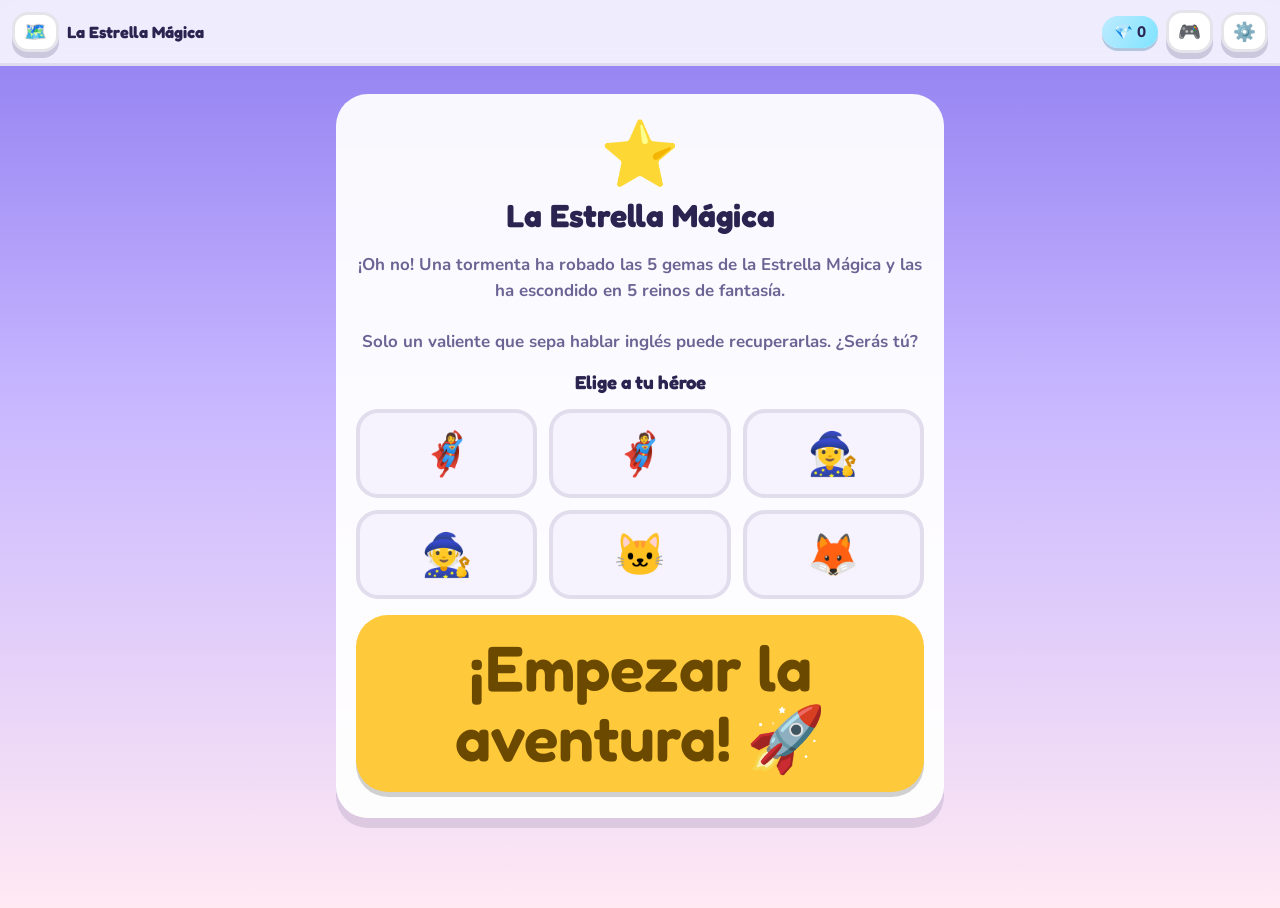
==== commit c6dc20e6: "Add files via upload" ====
--- a/aventura.html
+++ b/aventura.html
@@ -213,7 +213,7 @@
   <button class="icon-btn" id="homeBtn" aria-label="Mapa de reinos">🗺️</button>
   <div class="title">La Estrella Mágica</div>
   <div class="gem-badge" id="gemBadge">💎 0</div>
-  <a class="icon-btn" href="index.html" aria-label="Volver a la app clásica" style="text-decoration:none">🏠</a>
+  <a class="icon-btn" href="index.html" aria-label="Elegir juego" style="text-decoration:none">🎮</a>
   <button class="icon-btn" id="parentBtn" aria-label="Zona de padres">⚙️</button>
 </header>
 
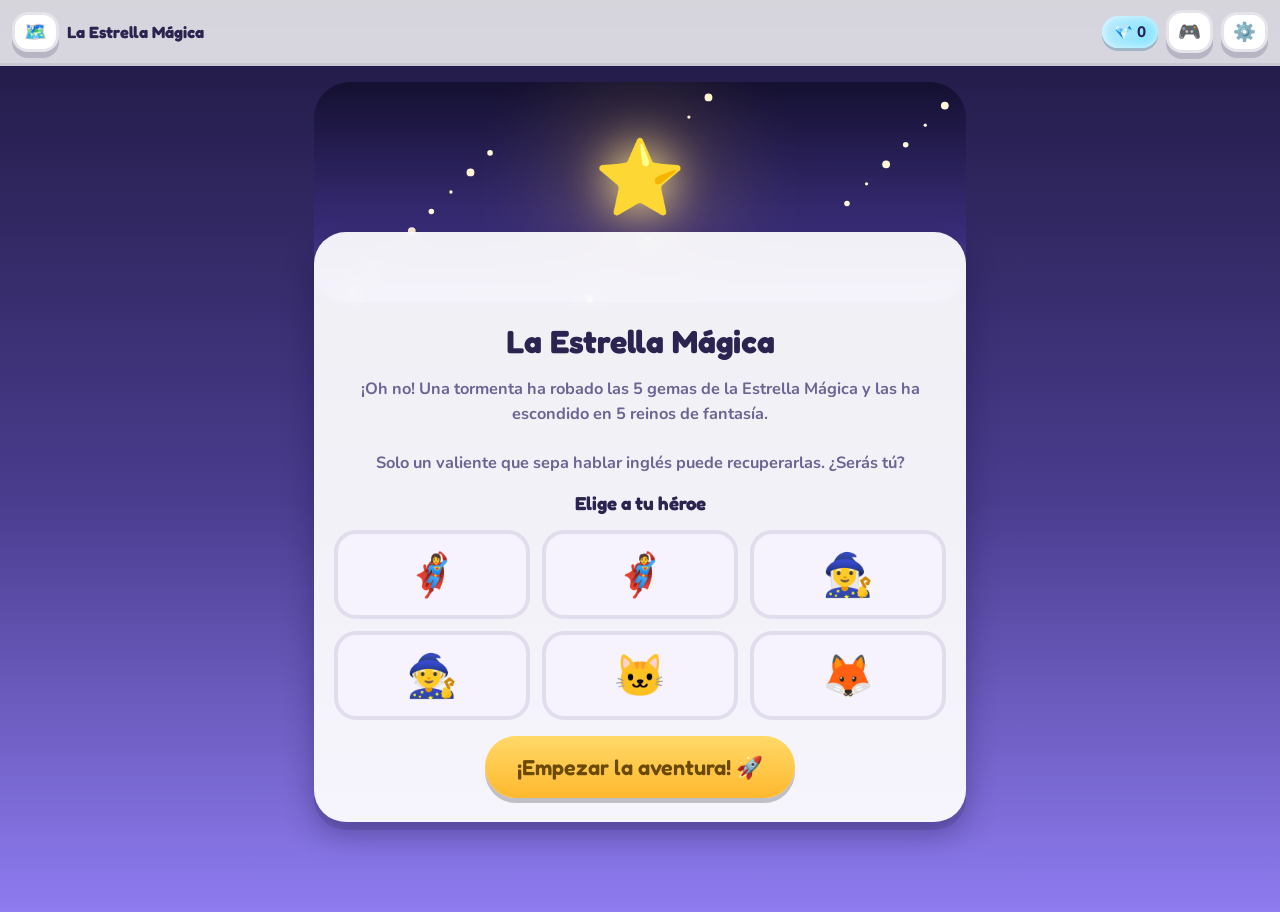
==== commit 00e19791: "Add files via upload" ====
--- a/aventura.html
+++ b/aventura.html
@@ -3,7 +3,7 @@
 <head>
 <meta charset="UTF-8">
 <meta name="viewport" content="width=device-width, initial-scale=1.0, user-scalable=no">
-<meta name="theme-color" content="#6B4AC9">
+<meta name="theme-color" content="#2B2350">
 <title>La Aventura de la Estrella Mágica ⭐</title>
 <link rel="preconnect" href="https://fonts.googleapis.com">
 <link href="https://fonts.googleapis.com/css2?family=Fredoka:wght@400;500;600;700&family=Nunito:wght@400;600;700;800&display=swap" rel="stylesheet">
@@ -11,7 +11,6 @@
   :root{
     --ink:#2B2350; --ink-soft:#6C6494;
     --sun:#FFC93C; --coral:#FF7B54; --mint:#3EC9A7; --berry:#B067E8; --sea:#3FA7F5;
-    --gem:#7FE3FF;
     --shadow:0 6px 0 rgba(43,35,80,.18);
     --radius:26px;
   }
@@ -20,107 +19,148 @@
   body{
     font-family:'Nunito',system-ui,sans-serif; color:var(--ink);
     min-height:100vh; overflow-x:hidden;
-    background:linear-gradient(180deg,#8E7CF0,#C9B8FF 45%,#FFE9F3);
-    transition:background 1s;
+    background:linear-gradient(180deg,#1E1840,#4A3D8F 55%,#8E7CF0);
+    transition:background 1.2s;
   }
   h1,h2,h3{font-family:'Fredoka','Comic Sans MS',sans-serif;}
 
   header{
     position:sticky; top:0; z-index:50;
     display:flex; align-items:center; gap:8px; padding:10px 12px;
-    background:rgba(255,255,255,.85); backdrop-filter:blur(8px);
+    background:rgba(255,255,255,.82); backdrop-filter:blur(10px);
     border-bottom:3px solid rgba(43,35,80,.08);
   }
   header .title{font-family:'Fredoka'; font-weight:700; font-size:1.02rem; flex:1;}
-  .gem-badge{background:linear-gradient(120deg,#BDEBFF,#7FE3FF); border-radius:999px; padding:6px 12px; font-weight:800; font-size:.95rem; box-shadow:0 3px 0 rgba(30,110,150,.3); white-space:nowrap;}
+  .gem-badge{
+    background:linear-gradient(120deg,#BDEBFF,#7FE3FF); border-radius:999px; padding:6px 12px;
+    font-weight:800; font-size:.95rem; box-shadow:0 3px 0 rgba(30,110,150,.3), inset 0 0 10px rgba(255,255,255,.7);
+    white-space:nowrap;
+  }
   .icon-btn{background:#fff; border:3px solid rgba(43,35,80,.12); border-radius:16px; font-size:1.15rem; padding:6px 9px; cursor:pointer; box-shadow:var(--shadow);}
   .icon-btn:active{transform:translateY(3px); box-shadow:none;}
 
-  main{max-width:640px; margin:0 auto; padding:18px 16px 90px; position:relative; z-index:1;}
+  main{max-width:680px; margin:0 auto; padding:16px 14px 90px; position:relative; z-index:1;}
+  .screen{animation:screenIn .45s ease both;}
+  @keyframes screenIn{from{opacity:0; transform:translateY(16px);}to{opacity:1; transform:none;}}
 
   .btn{
     display:inline-flex; align-items:center; justify-content:center; gap:8px;
-    font-family:'Fredoka'; font-weight:600; font-size:1.15rem;
+    font-family:'Fredoka'; font-weight:600; font-size:1.12rem;
     border:none; border-radius:var(--radius); padding:14px 26px;
     cursor:pointer; color:#fff; background:var(--sea);
-    box-shadow:0 5px 0 rgba(0,0,0,.18); transition:transform .08s;
-  }
-  .btn:active{transform:translateY(4px); box-shadow:0 1px 0 rgba(0,0,0,.18);}
-  .btn.sun{background:var(--sun); color:#6B4A00;}
-  .btn.coral{background:var(--coral);}
-  .btn.mint{background:var(--mint);}
-  .btn.berry{background:var(--berry);}
-  .btn.ghost{background:#fff; color:var(--ink); border:3px solid rgba(43,35,80,.14); box-shadow:var(--shadow);}
-  .btn.big{font-size:1.4rem; padding:18px 32px; border-radius:32px;}
+    box-shadow:0 5px 0 rgba(0,0,0,.22); transition:transform .08s;
+  }
+  .btn:active{transform:translateY(4px); box-shadow:0 1px 0 rgba(0,0,0,.22);}
+  .btn.sun{background:linear-gradient(180deg,#FFD968,#FFB82E); color:#6B4A00;}
+  .btn.coral{background:linear-gradient(180deg,#FF9270,#FF6238);}
+  .btn.mint{background:linear-gradient(180deg,#5BDDBB,#27B591);}
+  .btn.berry{background:linear-gradient(180deg,#C284F0,#9A4DDB);}
+  .btn.ghost{background:rgba(255,255,255,.92); color:var(--ink); border:3px solid rgba(43,35,80,.14); box-shadow:var(--shadow);}
+  .btn.big{font-size:1.35rem; padding:18px 32px; border-radius:32px;}
   .btn:focus-visible,.icon-btn:focus-visible,.opt:focus-visible{outline:4px solid #FF8A3D; outline-offset:3px;}
 
-  /* ===== intro / héroe ===== */
-  .story-card{
-    background:rgba(255,255,255,.94); border-radius:32px; padding:26px 20px;
-    text-align:center; box-shadow:0 10px 0 rgba(43,35,80,.12); margin-top:10px;
-  }
-  .story-card .big{font-size:4rem; line-height:1.1;}
-  .story-card p{font-weight:700; color:var(--ink-soft); font-size:1.06rem; line-height:1.5;}
+  /* ===== paneles ===== */
+  .glass{
+    background:rgba(255,255,255,.93); backdrop-filter:blur(8px);
+    border-radius:32px; padding:24px 20px; text-align:center;
+    box-shadow:0 12px 30px rgba(20,12,60,.35), 0 8px 0 rgba(43,35,80,.15);
+  }
+  .glass p{font-weight:700; color:var(--ink-soft); font-size:1.02rem; line-height:1.5;}
+
+  /* ===== intro ===== */
+  .intro-sky{position:relative; overflow:hidden; border-radius:36px; margin-bottom:-70px; height:220px;
+    background:linear-gradient(180deg,#141031,#3A2E7A 70%,#6B5CC9);}
+  .intro-sky svg{position:absolute; inset:0; width:100%; height:100%;}
+  .big-star{
+    position:absolute; left:50%; top:44%; transform:translate(-50%,-50%);
+    font-size:4.6rem; filter:drop-shadow(0 0 22px #FFE28A) drop-shadow(0 0 60px #FFC93C);
+    animation:starFloat 3.5s ease-in-out infinite;
+  }
+  @keyframes starFloat{50%{transform:translate(-50%,-58%) rotate(8deg);}}
   .heroes{display:grid; grid-template-columns:repeat(3,1fr); gap:12px; margin:16px 0;}
   .hero-pick{
     font-size:2.6rem; padding:16px 6px; border-radius:22px; cursor:pointer;
-    background:#F6F3FF; border:4px solid rgba(43,35,80,.1); transition:transform .1s;
-  }
-  .hero-pick.sel{border-color:var(--sun); background:#FFF3D6; transform:scale(1.1);}
+    background:#F6F3FF; border:4px solid rgba(43,35,80,.1); transition:transform .12s;
+  }
+  .hero-pick.sel{border-color:var(--sun); background:#FFF3D6; transform:scale(1.12) rotate(-3deg);
+    box-shadow:0 0 0 6px rgba(255,201,60,.25);}
 
   /* ===== mapa de reinos ===== */
   .realm-card{
-    width:100%; border:none; text-align:left; cursor:pointer;
-    border-radius:var(--radius); padding:16px; box-shadow:var(--shadow);
-    margin-bottom:14px; font-family:'Nunito'; display:flex; gap:14px; align-items:center;
-    color:#fff;
-  }
-  .realm-card:active{transform:translateY(3px); box-shadow:none;}
-  .realm-card .re{font-size:2.6rem; width:70px; height:70px; min-width:70px; border-radius:22px; background:rgba(255,255,255,.25); display:flex; align-items:center; justify-content:center;}
+    width:100%; border:none; cursor:pointer; position:relative;
+    border-radius:28px; margin-bottom:16px; padding:0; overflow:hidden;
+    box-shadow:0 12px 26px rgba(15,10,50,.45), 0 6px 0 rgba(0,0,0,.25);
+    height:118px; text-align:left; font-family:'Nunito'; color:#fff;
+    transition:transform .12s;
+  }
+  .realm-card:active{transform:scale(.97);}
+  .realm-card .scene-bg{position:absolute; inset:0;}
+  .realm-card .scene-bg svg{width:100%; height:100%; display:block;}
+  .realm-card .veil{position:absolute; inset:0; background:linear-gradient(90deg, rgba(10,5,40,.62) 0%, rgba(10,5,40,.28) 55%, rgba(10,5,40,0) 100%);}
+  .realm-card .content{position:relative; z-index:2; display:flex; align-items:center; gap:14px; height:100%; padding:0 16px;}
+  .realm-card .re{font-size:2.5rem; filter:drop-shadow(0 3px 4px rgba(0,0,0,.4));}
   .realm-card .ri{flex:1;}
-  .realm-card .rn{font-family:'Fredoka'; font-weight:700; font-size:1.2rem;}
-  .realm-card .rd{font-weight:700; font-size:.9rem; opacity:.9;}
-  .realm-card.locked{filter:grayscale(.8); opacity:.65;}
-  .artifact{font-size:1.7rem;}
+  .realm-card .rn{font-family:'Fredoka'; font-weight:700; font-size:1.25rem; text-shadow:0 2px 4px rgba(0,0,0,.55); display:block;}
+  .realm-card .rd{font-weight:700; font-size:.86rem; text-shadow:0 1px 3px rgba(0,0,0,.6); opacity:.95;}
+  .realm-card .artifact{font-size:1.9rem; filter:drop-shadow(0 0 8px #FFE28A);}
+  .realm-card.locked .scene-bg{filter:grayscale(.9) brightness(.6);}
+  .realm-card.locked .re{filter:grayscale(1);}
+  .gems-strip{
+    display:flex; justify-content:center; gap:10px; font-size:1.6rem; margin:8px 0 2px;
+  }
+  .gems-strip span{filter:drop-shadow(0 0 8px rgba(255,226,138,.9));}
+  .gems-strip .off{filter:grayscale(1); opacity:.45;}
 
   /* ===== camino del reino ===== */
-  .trail{
-    position:relative; border-radius:32px; margin-top:12px; padding:10px;
-    min-height:520px; overflow:hidden; box-shadow:inset 0 0 0 4px rgba(255,255,255,.35);
-  }
-  .deco{position:absolute; font-size:1.6rem; opacity:.55; pointer-events:none;}
+  .trail-wrap{position:relative; border-radius:32px; overflow:hidden; margin-top:10px;
+    box-shadow:0 16px 36px rgba(10,5,40,.5), inset 0 0 0 4px rgba(255,255,255,.25); height:560px;}
+  .trail-scene{position:absolute; inset:0;}
+  .trail-scene svg{width:100%; height:100%; display:block;}
+  .trail-fx{position:absolute; inset:0; pointer-events:none;}
+  .trail-road{position:absolute; inset:0; pointer-events:none;}
   .trail-stop{
     position:absolute; transform:translate(-50%,-50%);
-    width:64px; height:64px; border-radius:50%;
-    border:4px solid #fff; cursor:pointer; font-size:1.7rem;
+    width:62px; height:62px; border-radius:50%;
+    border:4px solid #fff; cursor:pointer; font-size:1.65rem;
     display:flex; align-items:center; justify-content:center;
-    background:rgba(255,255,255,.9); box-shadow:0 5px 0 rgba(43,35,80,.22);
-  }
-  .trail-stop.done{background:#D9F7E8; border-color:var(--mint);}
-  .trail-stop.locked{background:rgba(255,255,255,.45); filter:grayscale(1); cursor:default; opacity:.7;}
+    background:radial-gradient(circle at 35% 30%, #FFFDF4, #F3E8CF);
+    box-shadow:0 6px 12px rgba(20,10,50,.4), 0 3px 0 rgba(120,90,40,.5);
+    z-index:4;
+  }
+  .trail-stop.done{background:radial-gradient(circle at 35% 30%, #E7FFF3, #B7EDD3); border-color:#7FDCB4;}
+  .trail-stop.locked{filter:grayscale(1) brightness(.85); cursor:default; opacity:.75;}
   .trail-stop.next{animation:glow 1.4s infinite;}
-  @keyframes glow{50%{box-shadow:0 0 0 12px rgba(255,201,60,.35), 0 5px 0 rgba(43,35,80,.22);}}
+  @keyframes glow{50%{box-shadow:0 0 0 14px rgba(255,220,90,.4), 0 6px 12px rgba(20,10,50,.4);}}
   .hero-token{
-    position:absolute; transform:translate(-50%,-110%); font-size:2.3rem; z-index:5;
-    transition:top 1.1s ease-in-out, left 1.1s ease-in-out; pointer-events:none;
-    filter:drop-shadow(0 4px 3px rgba(0,0,0,.25));
-    animation:hbob 1.6s ease-in-out infinite;
-  }
+    position:absolute; transform:translate(-50%,-115%); font-size:2.5rem; z-index:6;
+    transition:top 1.3s cubic-bezier(.5,0,.5,1), left 1.3s cubic-bezier(.5,0,.5,1);
+    pointer-events:none; filter:drop-shadow(0 5px 4px rgba(0,0,0,.35));
+    animation:hbob 1.5s ease-in-out infinite;
+  }
+  .hero-token.walking{animation:walkHop .35s ease-in-out infinite;}
   @keyframes hbob{50%{margin-top:-6px;}}
-
-  /* ===== juego ===== */
-  .stage{background:rgba(255,255,255,.95); border-radius:32px; padding:22px 16px; box-shadow:0 10px 0 rgba(43,35,80,.12); text-align:center;}
-  .npc{font-size:3.4rem;}
-  .speech{
-    background:#F6F3FF; border-radius:20px; padding:12px 16px; margin:10px auto;
-    font-weight:700; color:var(--ink); max-width:440px; position:relative; font-size:1.02rem;
-  }
+  @keyframes walkHop{50%{margin-top:-14px; transform:translate(-50%,-115%) rotate(6deg);}}
+  .realm-title{
+    text-align:center; color:#fff; margin:4px 0;
+    text-shadow:0 2px 6px rgba(0,0,0,.5); letter-spacing:.5px;
+  }
+
+  /* ===== escena de fondo en retos ===== */
+  .stage{
+    background:rgba(255,255,255,.94); backdrop-filter:blur(6px);
+    border-radius:32px; overflow:hidden;
+    box-shadow:0 14px 32px rgba(10,5,40,.45); text-align:center;
+  }
+  .stage-banner{height:88px; position:relative; overflow:hidden;}
+  .stage-banner svg{width:100%; height:220px; display:block;}
+  .stage-banner .npc-on{position:absolute; bottom:6px; left:50%; transform:translateX(-50%); font-size:2.6rem; filter:drop-shadow(0 3px 4px rgba(0,0,0,.4));}
+  .stage-body{padding:18px 16px 22px;}
   .progress-dots{display:flex; gap:6px; justify-content:center; margin-bottom:12px; flex-wrap:wrap;}
   .dot{width:11px; height:11px; border-radius:50%; background:rgba(43,35,80,.15);}
   .dot.on{background:var(--mint);}
   .dot.now{background:var(--sun); transform:scale(1.3);}
-  .word-emoji{font-size:4.6rem; line-height:1.1; margin:6px 0;}
-  .word-emoji.long{font-size:2.9rem;}
+  .word-emoji{font-size:4.4rem; line-height:1.1; margin:6px 0; filter:drop-shadow(0 4px 6px rgba(43,35,80,.25));}
+  .word-emoji.long{font-size:2.8rem;}
   .word-en{font-family:'Fredoka'; font-weight:700; font-size:2rem; margin:2px 0;}
   .word-en.phrase{font-size:1.4rem;}
   .word-es{color:var(--ink-soft); font-weight:700; font-size:1.02rem; margin-bottom:8px;}
@@ -128,81 +168,140 @@
   .hint{color:var(--ink-soft); font-weight:700; font-size:.92rem; margin-top:10px;}
 
   .opts{display:grid; grid-template-columns:1fr 1fr; gap:14px; margin-top:14px;}
-  .opt{background:#F6F9FF; border:4px solid rgba(43,35,80,.1); border-radius:24px; font-size:2.9rem; padding:16px 6px; cursor:pointer; transition:transform .08s;}
+  .opt{
+    background:linear-gradient(180deg,#FDFEFF,#EFF4FF);
+    border:4px solid rgba(43,35,80,.1); border-radius:24px;
+    font-size:2.9rem; padding:16px 6px; cursor:pointer; transition:transform .08s;
+    box-shadow:0 4px 0 rgba(43,35,80,.12);
+  }
   .opt.long{font-size:1.8rem;}
   .opt.txt{font-family:'Fredoka'; font-weight:600; font-size:1.2rem; color:var(--ink);}
   .opt:active{transform:scale(.95);}
-  .opt.good{background:#D9F7E8; border-color:var(--mint); animation:pop .4s;}
-  .opt.bad{background:#FFE3E0; border-color:var(--coral); animation:shake .4s;}
+  .opt.good{background:linear-gradient(180deg,#E9FFF4,#C9F5DF); border-color:var(--mint); animation:pop .4s;}
+  .opt.bad{background:linear-gradient(180deg,#FFEDEA,#FFD9D3); border-color:var(--coral); animation:shake .4s;}
   @keyframes pop{50%{transform:scale(1.12);}}
   @keyframes shake{25%{transform:translateX(-8px);}75%{transform:translateX(8px);}}
 
   .match-cols{display:flex; gap:14px; margin-top:14px;}
   .match-col{flex:1; display:flex; flex-direction:column; gap:10px;}
-  .match-item{border:3px solid rgba(43,35,80,.12); border-radius:16px; background:#F6F9FF; padding:12px 8px; cursor:pointer; font-weight:700; color:var(--ink);}
+  .match-item{border:3px solid rgba(43,35,80,.12); border-radius:16px; background:linear-gradient(180deg,#FDFEFF,#EFF4FF); padding:12px 8px; cursor:pointer; font-weight:700; color:var(--ink); box-shadow:0 3px 0 rgba(43,35,80,.1);}
   .match-item.word{font-family:'Fredoka'; font-size:1rem;}
   .match-item.img{font-size:1.9rem;}
   .match-item.sel{border-color:var(--sun); background:#FFF3D6; transform:scale(1.04);}
-  .match-item.done{background:#D9F7E8; border-color:var(--mint); opacity:.65; cursor:default;}
+  .match-item.done{background:#DDF7E9; border-color:var(--mint); opacity:.7; cursor:default;}
   .match-item.bad{border-color:var(--coral); background:#FFE3E0; animation:shake .4s;}
 
-  .scene{position:relative; border-radius:24px; margin-top:12px; border:3px solid rgba(43,35,80,.08); overflow:hidden;}
-  .scene-item{position:absolute; width:58px; height:58px; border-radius:50%; transform:translate(-50%,-50%); background:#fff; border:none; cursor:pointer; font-size:1.9rem; display:flex; align-items:center; justify-content:center; box-shadow:0 4px 0 rgba(43,35,80,.16);}
-  .scene-item.found{background:#D9F7E8; border:3px solid var(--mint); font-size:1.5rem;}
+  .scene{position:relative; border-radius:24px; margin-top:12px; overflow:hidden; box-shadow:inset 0 0 0 3px rgba(43,35,80,.08);}
+  .scene > svg{position:absolute; inset:0; width:100%; height:100%;}
+  .scene-item{position:absolute; width:56px; height:56px; border-radius:50%; transform:translate(-50%,-50%); background:rgba(255,255,255,.96); border:none; cursor:pointer; font-size:1.85rem; display:flex; align-items:center; justify-content:center; box-shadow:0 5px 10px rgba(20,10,50,.35); z-index:2;}
+  .scene-item.found{background:#DDF7E9; border:3px solid var(--mint); font-size:1.45rem;}
   .scene-item:disabled{cursor:default;}
   .scene-item.wrong-shake{animation:shake .4s;}
 
-  .mgrid{display:grid; grid-template-columns:repeat(3,1fr); gap:10px; margin-top:10px;}
-  .mcard{aspect-ratio:3/3.4; border-radius:18px; border:none; cursor:pointer; background:var(--berry); color:#fff; font-size:2rem; display:flex; align-items:center; justify-content:center; font-family:'Fredoka'; font-weight:600; box-shadow:0 4px 0 rgba(0,0,0,.18);}
+  .mgrid{display:grid; grid-template-columns:repeat(4,1fr); gap:10px; margin-top:10px;}
+  .mcard{aspect-ratio:3/3.5; border-radius:18px; border:none; cursor:pointer;
+    background:linear-gradient(160deg,#A87BE8,#7A4DC9); color:#fff; font-size:1.9rem;
+    display:flex; align-items:center; justify-content:center; font-family:'Fredoka'; font-weight:600;
+    box-shadow:0 5px 0 rgba(60,30,110,.5); transition:transform .15s;}
   .mcard.flip{background:#fff; color:var(--ink); border:4px solid rgba(43,35,80,.12); box-shadow:var(--shadow);}
-  .mcard.done{background:#D9F7E8; border:4px solid var(--mint); color:var(--ink); cursor:default;}
-  .mcard .wtxt{font-size:1rem; padding:4px; word-break:break-word;}
+  .mcard.done{background:#DDF7E9; border:4px solid var(--mint); color:var(--ink); cursor:default;}
+  .mcard .wtxt{font-size:.95rem; padding:4px; word-break:break-word;}
 
   .slots{display:flex; gap:6px; justify-content:center; flex-wrap:wrap; margin:14px 0; min-height:52px;}
   .slot{width:42px; height:50px; border-radius:12px; background:#F6F9FF; border:3px dashed rgba(43,35,80,.25); font-family:'Fredoka'; font-weight:700; font-size:1.5rem; display:flex; align-items:center; justify-content:center;}
   .slot.filled{border-style:solid; border-color:var(--sea); background:#fff;}
   .tiles{display:flex; gap:8px; justify-content:center; flex-wrap:wrap; margin-top:6px;}
-  .tile{min-width:46px; padding:10px 12px; border-radius:14px; border:none; cursor:pointer; background:var(--sun); color:#6B4A00; font-family:'Fredoka'; font-weight:700; font-size:1.35rem; box-shadow:0 4px 0 rgba(180,120,0,.35);}
-  .tile.word{font-size:1.1rem; background:var(--berry); color:#fff; box-shadow:0 4px 0 rgba(0,0,0,.2);}
+  .tile{min-width:46px; padding:10px 12px; border-radius:14px; border:none; cursor:pointer; background:linear-gradient(180deg,#FFD968,#FFB82E); color:#6B4A00; font-family:'Fredoka'; font-weight:700; font-size:1.35rem; box-shadow:0 4px 0 rgba(180,120,0,.4);}
+  .tile.word{font-size:1.1rem; background:linear-gradient(180deg,#C284F0,#9A4DDB); color:#fff; box-shadow:0 4px 0 rgba(80,30,140,.5);}
   .tile:disabled{opacity:.25; box-shadow:none; transform:translateY(3px);}
   .tile:active{transform:translateY(3px); box-shadow:none;}
   .answer-row{min-height:54px; background:#F6F9FF; border-radius:18px; border:3px dashed rgba(43,35,80,.2); display:flex; gap:8px; flex-wrap:wrap; justify-content:center; align-items:center; padding:8px; margin:12px 0;}
-  .answer-row .tile.word{background:var(--sea);}
-  .answer-row.good{border-color:var(--mint); background:#D9F7E8;}
+  .answer-row .tile.word{background:linear-gradient(180deg,#6FBBF7,#2E8FE0);}
+  .answer-row.good{border-color:var(--mint); background:#DDF7E9;}
   .answer-row.bad{border-color:var(--coral); background:#FFE3E0; animation:shake .4s;}
 
-  .mic-btn{width:100px; height:100px; border-radius:50%; border:none; cursor:pointer; background:radial-gradient(circle at 35% 30%, #FF9A76, var(--coral)); color:#fff; font-size:2.7rem; box-shadow:0 7px 0 rgba(0,0,0,.2); margin-top:6px;}
-  .mic-btn:active{transform:translateY(4px); box-shadow:0 2px 0 rgba(0,0,0,.2);}
-  .mic-btn.listening{animation:pulse 1s infinite; background:radial-gradient(circle at 35% 30%, #7DE0C6, var(--mint));}
-  @keyframes pulse{50%{transform:scale(1.08); box-shadow:0 0 0 16px rgba(62,201,167,.18);}}
+  .mic-btn{width:100px; height:100px; border-radius:50%; border:none; cursor:pointer;
+    background:radial-gradient(circle at 35% 30%, #FF9A76, #F0552C);
+    color:#fff; font-size:2.7rem; margin-top:6px;
+    box-shadow:0 8px 0 rgba(140,40,10,.5), 0 12px 24px rgba(240,85,44,.4);}
+  .mic-btn:active{transform:translateY(4px); box-shadow:0 3px 0 rgba(140,40,10,.5);}
+  .mic-btn.listening{animation:pulse 1s infinite; background:radial-gradient(circle at 35% 30%, #7DE0C6, #1FA383);}
+  @keyframes pulse{50%{transform:scale(1.08); box-shadow:0 0 0 18px rgba(62,201,167,.2);}}
   .feedback{min-height:2.1rem; font-family:'Fredoka'; font-weight:600; font-size:1.15rem; margin-top:12px;}
-  .feedback.ok{color:var(--mint);}
-  .feedback.no{color:var(--coral);}
+  .feedback.ok{color:#1FA383;}
+  .feedback.no{color:#F0552C;}
   .heard{color:var(--ink-soft); font-weight:700; font-size:.9rem; min-height:1.2rem;}
 
-  .overlay{position:fixed; inset:0; background:rgba(43,35,80,.5); z-index:100; display:flex; align-items:center; justify-content:center; padding:20px;}
-  .reward{background:#fff; border-radius:36px; padding:28px 24px; text-align:center; max-width:390px; width:100%; box-shadow:0 14px 0 rgba(0,0,0,.18); animation:pop .4s; max-height:90vh; overflow:auto;}
+  /* ===== batalla contra el guardián ===== */
+  .battle-head{
+    display:flex; align-items:center; justify-content:space-around; gap:8px;
+    padding:6px 8px 12px;
+  }
+  .fighter{text-align:center;}
+  .fighter .av{font-size:3rem; display:inline-block; filter:drop-shadow(0 4px 6px rgba(0,0,0,.35));}
+  .fighter .nm{font-family:'Fredoka'; font-weight:600; font-size:.85rem; color:var(--ink-soft);}
+  .fighter.boss .av.hit{animation:bossHit .5s;}
+  @keyframes bossHit{20%{transform:translateX(-10px) rotate(-8deg); filter:brightness(2) drop-shadow(0 0 12px #FFE28A);}60%{transform:translateX(8px) rotate(5deg);}}
+  .vs{font-family:'Fredoka'; font-weight:700; font-size:1.4rem; color:var(--coral); text-shadow:0 2px 0 rgba(0,0,0,.1);}
+  .shields{display:flex; gap:6px; justify-content:center; font-size:1.5rem; min-height:2rem;}
+  .shields .sh{transition:transform .3s, opacity .3s; display:inline-block;}
+  .shields .sh.broken{transform:scale(1.6) rotate(30deg); opacity:0;}
+
+  /* ===== recompensa ===== */
+  .overlay{position:fixed; inset:0; background:rgba(20,12,55,.62); backdrop-filter:blur(3px); z-index:100; display:flex; align-items:center; justify-content:center; padding:20px;}
+  .reward{background:#fff; border-radius:36px; padding:28px 24px; text-align:center; max-width:390px; width:100%;
+    box-shadow:0 20px 50px rgba(0,0,0,.45); animation:rewardIn .45s cubic-bezier(.34,1.56,.64,1) both; max-height:90vh; overflow:auto; position:relative;}
+  @keyframes rewardIn{from{opacity:0; transform:scale(.6);}to{opacity:1; transform:scale(1);}}
   .reward h2{margin:4px 0 8px; font-size:1.6rem;}
+  .burst{
+    position:absolute; top:14px; left:50%; transform:translateX(-50%);
+    width:150px; height:150px; pointer-events:none; z-index:0;
+    background:conic-gradient(from 0deg, rgba(255,220,90,.35) 0 12deg, transparent 12deg 30deg,
+      rgba(255,220,90,.35) 30deg 42deg, transparent 42deg 60deg, rgba(255,220,90,.35) 60deg 72deg,
+      transparent 72deg 90deg, rgba(255,220,90,.35) 90deg 102deg, transparent 102deg 120deg,
+      rgba(255,220,90,.35) 120deg 132deg, transparent 132deg 150deg, rgba(255,220,90,.35) 150deg 162deg,
+      transparent 162deg 180deg, rgba(255,220,90,.35) 180deg 192deg, transparent 192deg 210deg,
+      rgba(255,220,90,.35) 210deg 222deg, transparent 222deg 240deg, rgba(255,220,90,.35) 240deg 252deg,
+      transparent 252deg 270deg, rgba(255,220,90,.35) 270deg 282deg, transparent 282deg 300deg,
+      rgba(255,220,90,.35) 300deg 312deg, transparent 312deg 330deg, rgba(255,220,90,.35) 330deg 342deg, transparent 342deg 360deg);
+    border-radius:50%; animation:spin 8s linear infinite;
+  }
+  @keyframes spin{to{transform:translateX(-50%) rotate(360deg);}}
+  .reward > *{position:relative; z-index:1;}
   .rgems{font-size:2.4rem; letter-spacing:6px; margin:8px 0;}
   .rgems .g{opacity:.2; display:inline-block;}
-  .rgems .g.fill{opacity:1; animation:gempop .45s both;}
+  .rgems .g.fill{opacity:1; animation:gempop .45s both; filter:drop-shadow(0 0 8px #7FE3FF);}
   @keyframes gempop{0%{transform:scale(0) rotate(-40deg);}70%{transform:scale(1.4);}100%{transform:scale(1);}}
   .reward p{color:var(--ink-soft); font-weight:700; margin:6px 0 14px;}
 
   .confetti{position:fixed; top:-20px; width:12px; height:12px; z-index:200; border-radius:3px; pointer-events:none; animation:fall linear forwards;}
   @keyframes fall{to{transform:translateY(110vh) rotate(720deg);}}
 
-  .panel{background:#fff; border-radius:28px; padding:22px; max-width:400px; width:100%; box-shadow:0 12px 0 rgba(0,0,0,.15); max-height:88vh; overflow:auto;}
+  .panel{background:#fff; border-radius:28px; padding:22px; max-width:400px; width:100%; box-shadow:0 20px 50px rgba(0,0,0,.4); max-height:88vh; overflow:auto;}
   .panel .btn{width:100%; margin-top:10px;}
   .panel p{color:var(--ink-soft); font-weight:600; font-size:.95rem;}
 
-  .back-row{display:flex; justify-content:flex-start; margin-bottom:12px; gap:8px;}
+  .back-row{display:flex; justify-content:flex-start; margin-bottom:10px; gap:8px;}
+
+  /* animaciones de las escenas SVG */
+  .sway{transform-origin:bottom center; animation:swayA 5s ease-in-out infinite;}
+  @keyframes swayA{50%{transform:rotate(2.4deg);}}
+  .twinkle{animation:twk 2.6s ease-in-out infinite;}
+  @keyframes twk{50%{opacity:.15;}}
+  .floaty{animation:fltA 7s ease-in-out infinite;}
+  @keyframes fltA{50%{transform:translateY(-10px);}}
+  .wavemove{animation:wvm 7s linear infinite;}
+  @keyframes wvm{to{transform:translateX(-200px);}}
+  .aurora{animation:aur 6s ease-in-out infinite;}
+  @keyframes aur{50%{opacity:.25;}}
+  .flicker{animation:flk 1.8s ease-in-out infinite;}
+  @keyframes flk{50%{opacity:.45;}}
 
   @media (max-width:420px){
-    .word-emoji{font-size:3.8rem;}
+    .word-emoji{font-size:3.7rem;}
     .opt{font-size:2.4rem; padding:14px 6px;}
-    .heroes{grid-template-columns:repeat(3,1fr);}
     .slot{width:34px; height:44px; font-size:1.25rem;}
+    .trail-wrap{height:520px;}
   }
   @media (prefers-reduced-motion:reduce){ *{animation:none !important; transition:none !important;} }
 </style>
@@ -223,46 +322,301 @@
 "use strict";
 
 /* ============================================================
-   HISTORIA · 5 REINOS · RETOS EN INGLÉS
+   ESCENARIOS ILUSTRADOS (SVG por capas, sin imágenes externas)
+   ============================================================ */
+function svgTree(x,y,s,c1,c2){
+  return `<g class="sway" style="animation-delay:${(x%5)*0.4}s">
+    <rect x="${x-3*s}" y="${y-14*s}" width="${6*s}" height="${16*s}" rx="${2*s}" fill="#7A5230"/>
+    <ellipse cx="${x}" cy="${y-26*s}" rx="${16*s}" ry="${14*s}" fill="${c1}"/>
+    <ellipse cx="${x-9*s}" cy="${y-18*s}" rx="${11*s}" ry="${9*s}" fill="${c2}"/>
+    <ellipse cx="${x+10*s}" cy="${y-19*s}" rx="${10*s}" ry="${9*s}" fill="${c2}"/>
+  </g>`;
+}
+function svgPine(x,y,s,c,snow){
+  let cap = snow?`<path d="M${x-11*s},${y-22*s} L${x},${y-34*s} L${x+11*s},${y-22*s} Q${x},${y-27*s} ${x-11*s},${y-22*s}" fill="#FFFFFF" opacity=".9"/>`:'';
+  return `<g class="sway" style="animation-delay:${(x%4)*0.5}s">
+    <rect x="${x-2.5*s}" y="${y-8*s}" width="${5*s}" height="${9*s}" fill="#6B4A2F"/>
+    <path d="M${x-16*s},${y-6*s} L${x},${y-24*s} L${x+16*s},${y-6*s} Z" fill="${c}"/>
+    <path d="M${x-12*s},${y-16*s} L${x},${y-34*s} L${x+12*s},${y-16*s} Z" fill="${c}"/>
+    ${cap}
+  </g>`;
+}
+function svgPalm(x,y,s){
+  return `<g class="sway" style="animation-delay:${(x%3)*0.6}s">
+    <path d="M${x},${y} Q${x+4*s},${y-20*s} ${x+2*s},${y-34*s}" stroke="#8A6238" stroke-width="${4.5*s}" fill="none" stroke-linecap="round"/>
+    <g fill="#3E9A5F">
+      <path d="M${x+2*s},${y-34*s} q-16,${-8*s} -26,${2*s} q14,${-2*s} 26,${4*s} Z"/>
+      <path d="M${x+2*s},${y-34*s} q16,${-8*s} 26,${2*s} q-14,${-2*s} -26,${4*s} Z"/>
+      <path d="M${x+2*s},${y-34*s} q-4,${-16*s} -16,${-18*s} q10,${8*s} 12,${20*s} Z"/>
+      <path d="M${x+2*s},${y-34*s} q6,${-16*s} 18,${-16*s} q-12,${8*s} -14,${18*s} Z"/>
+    </g>
+    <circle cx="${x-2*s}" cy="${y-30*s}" r="${3.2*s}" fill="#8A5A2B"/>
+    <circle cx="${x+7*s}" cy="${y-31*s}" r="${3.2*s}" fill="#8A5A2B"/>
+  </g>`;
+}
+function svgStars(n, w, h, seed){
+  let out = '';
+  for(let i=0;i<n;i++){
+    const x = ((seed+i*97)%w), y = ((seed*3+i*53)%h);
+    out += `<circle class="twinkle" style="animation-delay:${(i%6)*0.45}s" cx="${x}" cy="${y}" r="${1+(i%3)*0.7}" fill="#FFF6D8"/>`;
+  }
+  return out;
+}
+function svgCloudPuff(x,y,s,op){
+  return `<g class="floaty" style="animation-delay:${(x%6)*0.5}s" opacity="${op||1}">
+    <ellipse cx="${x}" cy="${y}" rx="${26*s}" ry="${12*s}" fill="#FFFFFF"/>
+    <ellipse cx="${x-14*s}" cy="${y+3*s}" rx="${14*s}" ry="${8*s}" fill="#FFFFFF"/>
+    <ellipse cx="${x+15*s}" cy="${y+3*s}" rx="${15*s}" ry="${8*s}" fill="#FFFFFF"/>
+  </g>`;
+}
+
+const SCENES = {
+ forest(w,h){ return `
+  <svg viewBox="0 0 ${w} ${h}" preserveAspectRatio="xMidYMid slice" xmlns="http://www.w3.org/2000/svg">
+    <defs>
+      <linearGradient id="fsky" x1="0" y1="0" x2="0" y2="1">
+        <stop offset="0" stop-color="#8FDCFF"/><stop offset=".55" stop-color="#C9F0D8"/><stop offset="1" stop-color="#8FCB7E"/>
+      </linearGradient>
+    </defs>
+    <rect width="${w}" height="${h}" fill="url(#fsky)"/>
+    <circle cx="${w*0.82}" cy="${h*0.12}" r="34" fill="#FFE9A8"/>
+    <circle cx="${w*0.82}" cy="${h*0.12}" r="52" fill="#FFE9A8" opacity=".3"/>
+    ${svgCloudPuff(w*0.25, h*0.09, 1, .9)}
+    ${svgCloudPuff(w*0.62, h*0.2, 0.7, .75)}
+    <path d="M0,${h*0.42} Q${w*0.25},${h*0.34} ${w*0.5},${h*0.42} T${w},${h*0.4} V${h} H0 Z" fill="#7FBF6C"/>
+    <path d="M0,${h*0.58} Q${w*0.3},${h*0.5} ${w*0.6},${h*0.58} T${w},${h*0.56} V${h} H0 Z" fill="#63A957"/>
+    <path d="M0,${h*0.76} Q${w*0.4},${h*0.68} ${w*0.75},${h*0.77} T${w},${h*0.75} V${h} H0 Z" fill="#4E9147"/>
+    ${svgTree(w*0.12, h*0.5, 1.1, '#3E7F3B','#4E9C48')}
+    ${svgTree(w*0.9, h*0.55, 1.3, '#37753A','#478F44')}
+    ${svgTree(w*0.3, h*0.66, 1.0, '#3E7F3B','#4E9C48')}
+    ${svgTree(w*0.72, h*0.72, 1.4, '#2F6B34','#3E853E')}
+    ${svgTree(w*0.08, h*0.88, 1.5, '#2A5F30','#377838')}
+    ${svgTree(w*0.5, h*0.93, 1.2, '#2A5F30','#377838')}
+    <g><circle cx="${w*0.42}" cy="${h*0.62}" r="4" fill="#E85D75"/><rect x="${w*0.42-1}" y="${h*0.62}" width="2" height="8" fill="#3E7F3B"/></g>
+    <g><circle cx="${w*0.62}" cy="${h*0.84}" r="4" fill="#F2B950"/><rect x="${w*0.62-1}" y="${h*0.84}" width="2" height="8" fill="#3E7F3B"/></g>
+    <g><ellipse cx="${w*0.24}" cy="${h*0.79}" rx="6" ry="4" fill="#E0523F"/><rect x="${w*0.24-2}" y="${h*0.79}" width="4" height="6" fill="#F5EAD0"/><circle cx="${w*0.24-2}" cy="${h*0.78}" r="1.3" fill="#fff"/><circle cx="${w*0.24+2.5}" cy="${h*0.79}" r="1.3" fill="#fff"/></g>
+  </svg>`;},
+ island(w,h){ return `
+  <svg viewBox="0 0 ${w} ${h}" preserveAspectRatio="xMidYMid slice" xmlns="http://www.w3.org/2000/svg">
+    <defs>
+      <linearGradient id="isky" x1="0" y1="0" x2="0" y2="1">
+        <stop offset="0" stop-color="#6BC8F5"/><stop offset=".5" stop-color="#AEE4FF"/><stop offset="1" stop-color="#FFE9B8"/>
+      </linearGradient>
+      <linearGradient id="isea" x1="0" y1="0" x2="0" y2="1">
+        <stop offset="0" stop-color="#2E9AD4"/><stop offset="1" stop-color="#1C6FA8"/>
+      </linearGradient>
+    </defs>
+    <rect width="${w}" height="${h}" fill="url(#isky)"/>
+    <circle cx="${w*0.2}" cy="${h*0.1}" r="30" fill="#FFDD7A"/>
+    <circle cx="${w*0.2}" cy="${h*0.1}" r="48" fill="#FFDD7A" opacity=".3"/>
+    ${svgCloudPuff(w*0.66, h*0.08, 0.9, .95)}
+    <rect y="${h*0.36}" width="${w}" height="${h*0.34}" fill="url(#isea)"/>
+    <g class="wavemove">
+      <path d="M-200,${h*0.4} q25,-7 50,0 t50,0 t50,0 t50,0 t50,0 t50,0 t50,0 t50,0 t50,0 t50,0 t50,0 t50,0 t50,0 t50,0" stroke="#BDEBFF" stroke-width="4" fill="none" opacity=".8"/>
+      <path d="M-200,${h*0.5} q25,-6 50,0 t50,0 t50,0 t50,0 t50,0 t50,0 t50,0 t50,0 t50,0 t50,0 t50,0 t50,0 t50,0 t50,0" stroke="#8FD4F5" stroke-width="3" fill="none" opacity=".6"/>
+    </g>
+    <g class="floaty"><path d="M${w*0.68},${h*0.44} h34 l-8,10 h-20 Z" fill="#8A5A2B"/><rect x="${w*0.68+15}" y="${h*0.44-26}" width="3" height="26" fill="#5A3A1B"/><path d="M${w*0.68+18},${h*0.44-26} q20,10 0,24 Z" fill="#FFF3D6"/></g>
+    <path d="M0,${h*0.66} Q${w*0.4},${h*0.58} ${w},${h*0.68} V${h} H0 Z" fill="#F5DFA8"/>
+    <path d="M0,${h*0.8} Q${w*0.5},${h*0.74} ${w},${h*0.82} V${h} H0 Z" fill="#EFD190"/>
+    ${svgPalm(w*0.14, h*0.72, 1.15)}
+    ${svgPalm(w*0.86, h*0.78, 1.35)}
+    <circle cx="${w*0.4}" cy="${h*0.88}" r="4" fill="#F2A0B8"/>
+    <path d="M${w*0.58},${h*0.93} q4,-6 8,0 q-4,4 -8,0" fill="#E88A5A"/>
+    <circle cx="${w*0.72}" cy="${h*0.9}" r="3" fill="#FFF" opacity=".8"/>
+  </svg>`;},
+ ice(w,h){ return `
+  <svg viewBox="0 0 ${w} ${h}" preserveAspectRatio="xMidYMid slice" xmlns="http://www.w3.org/2000/svg">
+    <defs>
+      <linearGradient id="csky" x1="0" y1="0" x2="0" y2="1">
+        <stop offset="0" stop-color="#4A6BB8"/><stop offset=".55" stop-color="#8FB8E8"/><stop offset="1" stop-color="#E8F4FF"/>
+      </linearGradient>
+      <filter id="blur8"><feGaussianBlur stdDeviation="8"/></filter>
+    </defs>
+    <rect width="${w}" height="${h}" fill="url(#csky)"/>
+    ${svgStars(16, w, h*0.3, 31)}
+    <path class="aurora" d="M-20,${h*0.16} Q${w*0.3},${h*0.04} ${w*0.55},${h*0.14} T${w+20},${h*0.08} V${h*0.24} Q${w*0.6},${h*0.3} ${w*0.3},${h*0.22} T-20,${h*0.28} Z" fill="#7FE8C9" opacity=".4" filter="url(#blur8)"/>
+    <path class="aurora" style="animation-delay:2s" d="M-20,${h*0.24} Q${w*0.4},${h*0.14} ${w*0.7},${h*0.22} T${w+20},${h*0.18} V${h*0.3} Q${w*0.5},${h*0.36} ${w*0.2},${h*0.3} T-20,${h*0.34} Z" fill="#B48FF0" opacity=".35" filter="url(#blur8)"/>
+    <path d="M0,${h*0.5} L${w*0.22},${h*0.28} L${w*0.42},${h*0.5} Z" fill="#DCEAF7"/>
+    <path d="M${w*0.16},${h*0.34} L${w*0.22},${h*0.28} L${w*0.28},${h*0.34} L${w*0.22},${h*0.38} Z" fill="#FFF"/>
+    <path d="M${w*0.3},${h*0.52} L${w*0.58},${h*0.2} L${w*0.86},${h*0.52} Z" fill="#C9DDF0"/>
+    <path d="M${w*0.5},${h*0.29} L${w*0.58},${h*0.2} L${w*0.66},${h*0.29} L${w*0.58},${h*0.35} Z" fill="#FFF"/>
+    <path d="M${w*0.66},${h*0.5} L${w*0.86},${h*0.3} L${w+10},${h*0.5} Z" fill="#DCEAF7"/>
+    <path d="M0,${h*0.52} Q${w*0.5},${h*0.44} ${w},${h*0.53} V${h} H0 Z" fill="#F2F9FF"/>
+    <path d="M0,${h*0.72} Q${w*0.5},${h*0.65} ${w},${h*0.73} V${h} H0 Z" fill="#E2F0FB"/>
+    ${svgPine(w*0.12, h*0.62, 1.1, '#2F6B4F', true)}
+    ${svgPine(w*0.85, h*0.66, 1.3, '#2A5F47', true)}
+    ${svgPine(w*0.3, h*0.82, 1.2, '#2F6B4F', true)}
+    ${svgPine(w*0.68, h*0.9, 1.4, '#255541', true)}
+    <g><circle cx="${w*0.48}" cy="${h*0.86}" r="9" fill="#FFF"/><circle cx="${w*0.48}" cy="${h*0.78}" r="6.5" fill="#FFF"/><circle cx="${w*0.48-2}" cy="${h*0.775}" r="1" fill="#333"/><circle cx="${w*0.48+2}" cy="${h*0.775}" r="1" fill="#333"/><path d="M${w*0.48},${h*0.785} l5,1.5 l-5,1.5 Z" fill="#F2953F"/></g>
+  </svg>`;},
+ clouds(w,h){ return `
+  <svg viewBox="0 0 ${w} ${h}" preserveAspectRatio="xMidYMid slice" xmlns="http://www.w3.org/2000/svg">
+    <defs>
+      <linearGradient id="nsky" x1="0" y1="0" x2="0" y2="1">
+        <stop offset="0" stop-color="#6B4FC9"/><stop offset=".5" stop-color="#B48FE8"/><stop offset="1" stop-color="#F5C9E0"/>
+      </linearGradient>
+    </defs>
+    <rect width="${w}" height="${h}" fill="url(#nsky)"/>
+    ${svgStars(22, w, h*0.5, 17)}
+    <circle cx="${w*0.78}" cy="${h*0.14}" r="34" fill="#FFF3C9"/>
+    <circle cx="${w*0.72}" cy="${h*0.12}" r="9" fill="#F0DFA8" opacity=".6"/>
+    <circle cx="${w*0.83}" cy="${h*0.18}" r="6" fill="#F0DFA8" opacity=".6"/>
+    <g fill="none" stroke-width="9" opacity=".85">
+      <path d="M-10,${h*0.55} Q${w*0.5},${h*0.28} ${w+10},${h*0.5}" stroke="#FF6B6B"/>
+      <path d="M-10,${h*0.58} Q${w*0.5},${h*0.32} ${w+10},${h*0.53}" stroke="#FFC93C"/>
+      <path d="M-10,${h*0.61} Q${w*0.5},${h*0.36} ${w+10},${h*0.56}" stroke="#3EC9A7"/>
+      <path d="M-10,${h*0.64} Q${w*0.5},${h*0.4} ${w+10},${h*0.59}" stroke="#3FA7F5"/>
+    </g>
+    ${svgCloudPuff(w*0.18, h*0.3, 1.1, .95)}
+    ${svgCloudPuff(w*0.7, h*0.42, 0.9, .9)}
+    ${svgCloudPuff(w*0.36, h*0.62, 1.3, .95)}
+    ${svgCloudPuff(w*0.85, h*0.74, 1.0, .9)}
+    ${svgCloudPuff(w*0.14, h*0.85, 1.2, .95)}
+    ${svgCloudPuff(w*0.6, h*0.92, 1.4, 1)}
+    <g class="floaty" style="animation-delay:1s">
+      <path d="M${w*0.5},${h*0.16} a16,18 0 1,1 0.1,0" fill="#FF8A5C"/>
+      <path d="M${w*0.5-16},${h*0.16} h32 l-6,14 h-20 Z" fill="#FF8A5C" opacity=".7"/>
+      <rect x="${w*0.5-7}" y="${h*0.16+26}" width="14" height="10" rx="3" fill="#8A5A2B"/>
+      <line x1="${w*0.5-12}" y1="${h*0.16+14}" x2="${w*0.5-6}" y2="${h*0.16+26}" stroke="#6B4A2F" stroke-width="1.6"/>
+      <line x1="${w*0.5+12}" y1="${h*0.16+14}" x2="${w*0.5+6}" y2="${h*0.16+26}" stroke="#6B4A2F" stroke-width="1.6"/>
+    </g>
+  </svg>`;},
+ castle(w,h){ return `
+  <svg viewBox="0 0 ${w} ${h}" preserveAspectRatio="xMidYMid slice" xmlns="http://www.w3.org/2000/svg">
+    <defs>
+      <linearGradient id="ksky" x1="0" y1="0" x2="0" y2="1">
+        <stop offset="0" stop-color="#161033"/><stop offset=".6" stop-color="#3A2E7A"/><stop offset="1" stop-color="#6B5CC9"/>
+      </linearGradient>
+    </defs>
+    <rect width="${w}" height="${h}" fill="url(#ksky)"/>
+    ${svgStars(26, w, h*0.5, 7)}
+    <circle cx="${w*0.2}" cy="${h*0.12}" r="30" fill="#F5EFC9"/>
+    <circle cx="${w*0.16}" cy="${h*0.1}" r="8" fill="#E0D8A8" opacity=".55"/>
+    <g fill="#0E0A24">
+      <path d="M${w*0.5-90},${h} V${h*0.52} h22 v-14 h12 v14 h20 V${h*0.4} l13,-20 13,20 V${h*0.52} h20 v-14 h12 v14 h22 V${h} Z"/>
+      <rect x="${w*0.5-110}" y="${h*0.62}" width="20" height="${h*0.38}"/>
+      <path d="M${w*0.5-110},${h*0.62} h20 v-10 l-10,-8 -10,8 Z"/>
+      <rect x="${w*0.5+90}" y="${h*0.62}" width="20" height="${h*0.38}"/>
+      <path d="M${w*0.5+90},${h*0.62} h20 v-10 l-10,-8 -10,8 Z"/>
+    </g>
+    <path d="M${w*0.5},${h*0.4} l0,-26" stroke="#0E0A24" stroke-width="3"/>
+    <path d="M${w*0.5},${h*0.4-26} q14,4 0,10 Z" fill="#E0523F"/>
+    <g fill="#FFD968" class="flicker">
+      <rect x="${w*0.5-58}" y="${h*0.62}" width="9" height="13" rx="4"/>
+      <rect x="${w*0.5+49}" y="${h*0.62}" width="9" height="13" rx="4"/>
+      <rect x="${w*0.5-5}" y="${h*0.56}" width="10" height="15" rx="5"/>
+    </g>
+    <g fill="#0E0A24">
+      <path class="floaty" d="M${w*0.3},${h*0.24} q4,-6 8,0 q4,-6 8,0 q-8,8 -16,0"/>
+      <path class="floaty" style="animation-delay:1.4s" d="M${w*0.66},${h*0.18} q3,-5 6,0 q3,-5 6,0 q-6,6 -12,0"/>
+    </g>
+    <path d="M0,${h*0.86} Q${w*0.5},${h*0.8} ${w},${h*0.87} V${h} H0 Z" fill="#241B4F"/>
+  </svg>`;}
+};
+
+/* ============================================================
+   PARTÍCULAS (canvas): nieve, luciérnagas, burbujas, estrellas, ascuas
+   ============================================================ */
+let fxRAF = null, fxCanvas = null;
+function stopFX(){ if(fxRAF){ cancelAnimationFrame(fxRAF); fxRAF = null; } fxCanvas = null; }
+function startFX(canvas, type){
+  stopFX();
+  if(!canvas || !canvas.getContext) return;
+  const ctx = canvas.getContext('2d');
+  if(!ctx) return;
+  fxCanvas = canvas;
+  const W = canvas.width = canvas.offsetWidth || 400;
+  const H = canvas.height = canvas.offsetHeight || 560;
+  const N = type==='snow' ? 46 : 26;
+  const ps = [];
+  for(let i=0;i<N;i++){
+    ps.push({x:Math.random()*W, y:Math.random()*H, r:1+Math.random()*2.5,
+      vx:(Math.random()-.5)*0.4, vy:0.3+Math.random()*0.8, ph:Math.random()*6.28});
+  }
+  function frame(){
+    if(fxCanvas !== canvas){ return; }
+    ctx.clearRect(0,0,W,H);
+    for(const p of ps){
+      p.ph += 0.03;
+      if(type==='snow'){
+        p.x += p.vx + Math.sin(p.ph)*0.3; p.y += p.vy;
+        if(p.y > H){ p.y = -4; p.x = Math.random()*W; }
+        ctx.globalAlpha = .85;
+        ctx.fillStyle = '#FFFFFF';
+        ctx.beginPath(); ctx.arc(p.x, p.y, p.r, 0, 6.28); ctx.fill();
+      }else if(type==='fireflies'){
+        p.x += Math.sin(p.ph)*0.5; p.y += Math.cos(p.ph*0.7)*0.4;
+        if(p.x<0)p.x=W; if(p.x>W)p.x=0; if(p.y<0)p.y=H; if(p.y>H)p.y=0;
+        const a = 0.35 + Math.abs(Math.sin(p.ph*1.6))*0.6;
+        ctx.globalAlpha = a;
+        ctx.fillStyle = '#FFF3A0';
+        ctx.shadowColor = '#FFF3A0'; ctx.shadowBlur = 8;
+        ctx.beginPath(); ctx.arc(p.x, p.y, p.r*0.9, 0, 6.28); ctx.fill();
+        ctx.shadowBlur = 0;
+      }else if(type==='bubbles'){
+        p.y -= p.vy*0.8; p.x += Math.sin(p.ph)*0.4;
+        if(p.y < -4){ p.y = H+4; p.x = Math.random()*W; }
+        ctx.globalAlpha = .4;
+        ctx.strokeStyle = '#FFFFFF'; ctx.lineWidth = 1.2;
+        ctx.beginPath(); ctx.arc(p.x, p.y, p.r+1, 0, 6.28); ctx.stroke();
+      }else if(type==='stars'){
+        const a = 0.25 + Math.abs(Math.sin(p.ph*1.2))*0.7;
+        ctx.globalAlpha = a;
+        ctx.fillStyle = '#FFF6D8';
+        ctx.beginPath(); ctx.arc(p.x, p.y, p.r*0.8, 0, 6.28); ctx.fill();
+      }else if(type==='embers'){
+        p.y -= p.vy*0.6; p.x += Math.sin(p.ph)*0.3;
+        if(p.y < -4){ p.y = H+4; p.x = Math.random()*W; }
+        const a = 0.3 + Math.abs(Math.sin(p.ph*2))*0.5;
+        ctx.globalAlpha = a;
+        ctx.fillStyle = '#C9A7F5';
+        ctx.shadowColor = '#C9A7F5'; ctx.shadowBlur = 6;
+        ctx.beginPath(); ctx.arc(p.x, p.y, p.r*0.8, 0, 6.28); ctx.fill();
+        ctx.shadowBlur = 0;
+      }
+    }
+    ctx.globalAlpha = 1;
+    fxRAF = requestAnimationFrame(frame);
+  }
+  frame();
+}
+
+/* ============================================================
+   DATOS · 5 REINOS
    ============================================================ */
 const HEROES = ['🦸‍♀️','🦸','🧙‍♀️','🧙','🐱','🦊'];
 
 const REALMS = [
- {id:'forest', name:'El Bosque Encantado', icon:'🌳', guardian:'🦉', artifact:'🍀',
-  bg:'linear-gradient(180deg,#7BC47F,#B9E4A8 50%,#E8F7DC)', deco:['🌲','🍄','🦋','🌷','🐿️'],
-  color:'#3E9A5F',
+ {id:'forest', name:'El Bosque Encantado', icon:'🌳', guardian:'🦉', guardianName:'el Búho Sabio', artifact:'🍀',
+  scene:'forest', fx:'fireflies', body:'linear-gradient(180deg,#2E5B3A,#5B9A5F 60%,#A8D89A)', color:'#3E8A50', road:'#E8D9A8',
   intro:'El Búho Sabio protege la primera gema. ¡Ayuda a los animales del bosque y te dejará pasar!',
   words:[
    {en:'dog',es:'perro',e:'🐶'},{en:'cat',es:'gato',e:'🐱'},{en:'bird',es:'pájaro',e:'🐦'},
    {en:'rabbit',es:'conejo',e:'🐰'},{en:'bear',es:'oso',e:'🐻'},{en:'frog',es:'rana',e:'🐸'},
    {en:'tree',es:'árbol',e:'🌳'},{en:'flower',es:'flor',e:'🌷'},{en:'butterfly',es:'mariposa',e:'🦋'},{en:'mushroom',es:'seta',e:'🍄'}]},
- {id:'island', name:'La Isla Pirata', icon:'🏝️', guardian:'🦜', artifact:'🗝️',
-  bg:'linear-gradient(180deg,#5AC8FA,#9FE0FF 45%,#FFF2C9)', deco:['⛵','🐚','🦀','🌴','⚓'],
-  color:'#1E90C9',
+ {id:'island', name:'La Isla Pirata', icon:'🏝️', guardian:'🦜', guardianName:'el Loro Pirata', artifact:'🗝️',
+  scene:'island', fx:'bubbles', body:'linear-gradient(180deg,#1C6FA8,#3FA7D9 55%,#F5DFA8)', color:'#1E7FB8', road:'#F7E7C6',
   intro:'El Loro Pirata esconde la gema en su cofre. ¡Consigue la llave superando sus pruebas!',
   words:[
    {en:'apple',es:'manzana',e:'🍎'},{en:'banana',es:'plátano',e:'🍌'},{en:'fish',es:'pez',e:'🐟'},
    {en:'water',es:'agua',e:'💧'},{en:'bread',es:'pan',e:'🍞'},{en:'cheese',es:'queso',e:'🧀'},
    {en:'boat',es:'barco',e:'⛵'},{en:'sea',es:'mar',e:'🌊'},{en:'crab',es:'cangrejo',e:'🦀'},{en:'shell',es:'concha',e:'🐚'}]},
- {id:'ice', name:'La Montaña de Hielo', icon:'🏔️', guardian:'🐻‍❄️', artifact:'❄️',
-  bg:'linear-gradient(180deg,#8FB8E8,#CFE6FF 50%,#F2F9FF)', deco:['⛄','🧊','🌨️','🐧','✨'],
-  color:'#4A7FC1',
+ {id:'ice', name:'La Montaña de Hielo', icon:'🏔️', guardian:'🐻‍❄️', guardianName:'el Oso Polar', artifact:'❄️',
+  scene:'ice', fx:'snow', body:'linear-gradient(180deg,#2E4A8F,#6B93C9 55%,#DCEAF7)', color:'#3E6BAF', road:'#DCEAF7',
   intro:'¡Brrr! El Oso Polar guarda la gema helada. ¡Abrígate bien y demuestra lo que sabes!',
   words:[
    {en:'hat',es:'gorro',e:'🧢'},{en:'jacket',es:'chaqueta',e:'🧥'},{en:'gloves',es:'guantes',e:'🧤'},
    {en:'scarf',es:'bufanda',e:'🧣'},{en:'boots',es:'botas',e:'👢'},{en:'snow',es:'nieve',e:'❄️'},
    {en:'cold',es:'frío',e:'🥶'},{en:'penguin',es:'pingüino',e:'🐧'},{en:'ice',es:'hielo',e:'🧊'},{en:'snowman',es:'muñeco de nieve',e:'⛄'}]},
- {id:'clouds', name:'El Reino de las Nubes', icon:'🌈', guardian:'🦄', artifact:'🌟',
-  bg:'linear-gradient(180deg,#C9A7F5,#F5C9E8 50%,#FFF3D6)', deco:['☁️','🎈','🪁','🌙','⭐'],
-  color:'#9A5FD1',
+ {id:'clouds', name:'El Reino de las Nubes', icon:'🌈', guardian:'🦄', guardianName:'el Unicornio', artifact:'🌟',
+  scene:'clouds', fx:'stars', body:'linear-gradient(180deg,#4A3D8F,#8E6BC9 55%,#F5C9E0)', color:'#8A5FC9', road:'#F5E0FF',
   intro:'El Unicornio de las Nubes pinta arcoíris con números y colores. ¡Juega con él para ganar su gema!',
   words:[
    {en:'red',es:'rojo',e:'🔴'},{en:'blue',es:'azul',e:'🔵'},{en:'green',es:'verde',e:'🟢'},
    {en:'yellow',es:'amarillo',e:'🟡'},{en:'one',es:'uno',e:'1️⃣'},{en:'two',es:'dos',e:'2️⃣'},
    {en:'three',es:'tres',e:'3️⃣'},{en:'star',es:'estrella',e:'⭐'},{en:'moon',es:'luna',e:'🌙'},{en:'rainbow',es:'arcoíris',e:'🌈'}]},
- {id:'castle', name:'El Castillo del Dragón', icon:'🏰', guardian:'🐉', artifact:'👑',
-  bg:'linear-gradient(180deg,#6B5CC9,#9A8AE8 50%,#E8D9FF)', deco:['🗝️','🕯️','🛡️','⚔️','💜'],
-  color:'#5A4AB8',
+ {id:'castle', name:'El Castillo del Dragón', icon:'🏰', guardian:'🐉', guardianName:'el Dragón', artifact:'👑',
+  scene:'castle', fx:'embers', body:'linear-gradient(180deg,#161033,#3A2E7A 55%,#6B5CC9)', color:'#5A4AB8', road:'#8A7AD9',
   intro:'¡El Dragón habla solo en inglés! Dile frases mágicas completas y te devolverá la última gema.',
   phrases:true,
   words:[
@@ -276,30 +630,26 @@
    {en:'Thank you very much',es:'Muchas gracias',e:'💝🙏'}]}
 ];
 
-/* Historias de cada parada (7 retos + guardián). {G} = guardián, {A} = artefacto */
 const STOP_PLOTS = [
  {icon:'🌉', story:'¡El puente está roto! Escucha las palabras mágicas y toca el dibujo correcto para repararlo.', game:'listen'},
  {icon:'🧺', story:'Un duende ha mezclado sus carteles. ¡Une cada palabra con su dibujo para ayudarle!', game:'match'},
  {icon:'🔮', story:'La bola mágica dice cosas en inglés. ¡Encuentra en el paisaje lo que va diciendo!', game:'find'},
- {icon:'🎒', story:'¡Cofres gemelos! Levanta las tapas y une cada palabra con su pareja secreta.', game:'memory'},
- {icon:'🗣️', story:'La puerta encantada solo se abre con tu voz. ¡Di las palabras mágicas en inglés!', game:'speak'},
+ {icon:'🎁', story:'¡Cofres gemelos! Levanta las tapas y une cada palabra con su pareja secreta.', game:'memory'},
+ {icon:'🚪', story:'La puerta encantada solo se abre con tu voz. ¡Di las palabras mágicas en inglés!', game:'speak'},
  {icon:'🧩', story:'Las letras del hechizo se han desordenado. ¡Colócalas bien para seguir el camino!', game:'spell'},
  {icon:'⚡', story:'¡Última prueba antes del guardián! Escucha con atención y no falles.', game:'listen'},
- {icon:'💎', story:'¡Ha llegado el momento! El guardián te pondrá a prueba con preguntas sorpresa.', game:'boss'}
+ {icon:'💎', story:'¡Ha llegado el momento de la batalla! Rompe los escudos del guardián acertando sus preguntas.', game:'boss'}
 ];
-/* En el castillo (frases) las paradas cambian ligeramente */
 const STOP_PLOTS_CASTLE = [
  {icon:'🌉', story:'¡El puente levadizo está cerrado! Escucha la frase del guardia y elige el dibujo correcto.', game:'listen'},
  {icon:'📜', story:'El pergamino mágico se ha roto en trozos. ¡Ordena las palabras para arreglar la frase!', game:'build'},
- {icon:'🗣️', story:'La armadura encantada quiere oírte. ¡Dile una frase completa en inglés!', game:'speak'},
+ {icon:'🚪', story:'La armadura encantada quiere oírte. ¡Dile una frase completa en inglés!', game:'speak'},
  {icon:'🔮', story:'¿Qué frase es? Lee con atención y elige la traducción correcta.', game:'trans'},
  {icon:'📜', story:'¡Otro pergamino roto! Ordena las palabras del hechizo final.', game:'build'},
- {icon:'🗣️', story:'El eco del castillo repite lo que dices. ¡Pronuncia otra frase mágica!', game:'speak'},
+ {icon:'🚪', story:'El eco del castillo repite lo que dices. ¡Pronuncia otra frase mágica!', game:'speak'},
  {icon:'⚡', story:'El Dragón se acerca… ¡última prueba de escucha!', game:'listen'},
- {icon:'👑', story:'¡El Dragón te espera! Contesta sus preguntas y recupera la última gema.', game:'boss'}
+ {icon:'👑', story:'¡El Dragón te espera! Rompe sus escudos contestando bien y recupera la última gema.', game:'boss'}
 ];
-
-const GEMS_TO_UNLOCK = 10; // gemas para abrir el siguiente reino (además del guardián)
 
 /* ============================================================
    ESTADO
@@ -316,11 +666,7 @@
   if(!state.realms[id]) state.realms[id] = {stop:0, boss:false, gems:0};
   return state.realms[id];
 }
-function realmUnlocked(i){
-  if(i===0) return true;
-  const prev = realmProg(REALMS[i-1].id);
-  return prev.boss;
-}
+function realmUnlocked(i){ return i===0 || realmProg(REALMS[i-1].id).boss; }
 function artifacts(){ return REALMS.filter(r=>realmProg(r.id).boss).map(r=>r.artifact); }
 function updateBadge(){ document.getElementById('gemBadge').textContent = '💎 ' + state.gems; }
 
@@ -346,6 +692,7 @@
 const sndGem  = ()=>tone([[880,.09],[1175,.14]]);
 const sndFlip = ()=>tone([[600,.06]]);
 const sndWin  = ()=>tone([[523,.14],[659,.14],[784,.14],[1047,.3]]);
+const sndHit  = ()=>tone([[300,.08],[500,.1],[900,.14]]);
 
 let enVoice = null;
 function pickVoice(){
@@ -446,18 +793,22 @@
 let activeSR = null;
 function stopSR(){ if(activeSR){ try{activeSR.abort();}catch(e){} activeSR = null; } }
 function setBg(realm){
-  document.body.style.background = realm ? realm.bg : 'linear-gradient(180deg,#8E7CF0,#C9B8FF 45%,#FFE9F3)';
+  document.body.style.background = realm ? realm.body : 'linear-gradient(180deg,#1E1840,#4A3D8F 55%,#8E7CF0)';
 }
 
 /* ============================================================
-   PANTALLA · INTRO Y ELECCIÓN DE HÉROE
+   INTRO
    ============================================================ */
 function renderIntro(){
-  stopSR(); setBg(null);
+  stopSR(); stopFX(); setBg(null);
   let selected = state.hero || null;
   app.innerHTML = `
-    <div class="story-card">
-      <div class="big">⭐</div>
+    <div class="screen">
+    <div class="intro-sky">
+      <svg viewBox="0 0 400 220" preserveAspectRatio="xMidYMid slice">${svgStars(30, 400, 200, 11)}</svg>
+      <span class="big-star">⭐</span>
+    </div>
+    <div class="glass" style="padding-top:84px">
       <h1 style="margin:6px 0">La Estrella Mágica</h1>
       <p>¡Oh no! Una tormenta ha robado las <b>5 gemas</b> de la Estrella Mágica y las ha escondido en <b>5 reinos de fantasía</b>.<br><br>
       Solo un valiente que sepa hablar <b>inglés</b> puede recuperarlas. ¿Serás tú?</p>
@@ -466,6 +817,7 @@
         ${HEROES.map(h=>`<button class="hero-pick ${h===selected?'sel':''}" data-h="${h}">${h}</button>`).join('')}
       </div>
       <button class="btn sun big" id="startBtn" ${selected?'':'disabled'}>¡Empezar la aventura! 🚀</button>
+    </div>
     </div>`;
   const startBtn = document.getElementById('startBtn');
   app.querySelectorAll('.hero-pick').forEach(b=>{
@@ -477,40 +829,41 @@
       sndFlip();
     };
   });
-  startBtn.onclick = ()=>{
-    state.hero = selected; saveState();
-    sndWin();
-    renderWorld();
-  };
+  startBtn.onclick = ()=>{ state.hero = selected; saveState(); sndWin(); renderWorld(); };
 }
 
 /* ============================================================
-   PANTALLA · MAPA DE REINOS
+   MAPA DE REINOS (tarjetas con paisaje real de cada reino)
    ============================================================ */
 function renderWorld(){
-  stopSR(); setBg(null); updateBadge();
-  const arts = artifacts();
-  const allDone = arts.length === REALMS.length;
+  stopSR(); stopFX(); setBg(null); updateBadge();
+  const allDone = artifacts().length === REALMS.length;
   let html = `
-    <div class="story-card" style="padding:16px; margin-bottom:14px">
-      <span style="font-size:2.2rem">${state.hero||'🦸'}</span>
+    <div class="screen">
+    <div class="glass" style="padding:16px; margin-bottom:14px">
+      <span style="font-size:2.2rem; filter:drop-shadow(0 3px 4px rgba(0,0,0,.2))">${state.hero||'🦸'}</span>
       <h2 style="margin:4px 0">${allDone ? '¡La Estrella brilla de nuevo!' : 'Elige un reino'}</h2>
-      <p style="margin:4px 0">Gemas de la Estrella: ${REALMS.map(r=>realmProg(r.id).boss?r.artifact:'❔').join(' ')}</p>
+      <div class="gems-strip">${REALMS.map(r=>`<span class="${realmProg(r.id).boss?'':'off'}">${realmProg(r.id).boss?r.artifact:'❔'}</span>`).join('')}</div>
       ${allDone ? '<button class="btn sun big" id="finaleBtn">🌟 Ver el final 🌟</button>' : ''}
     </div>`;
   REALMS.forEach((r,i)=>{
     const p = realmProg(r.id);
     const unlocked = realmUnlocked(i);
     html += `
-      <button class="realm-card ${unlocked?'':'locked'}" data-r="${i}" ${unlocked?'':'disabled'} style="background:${r.color}">
-        <span class="re">${unlocked?r.icon:'🔒'}</span>
-        <span class="ri">
-          <span class="rn">${r.name}</span><br>
-          <span class="rd">${unlocked ? (p.boss ? '¡Gema conseguida!' : 'Retos superados: '+p.stop+' / '+STOP_PLOTS.length) : 'Vence al guardián del reino anterior'}</span>
+      <button class="realm-card ${unlocked?'':'locked'}" data-r="${i}" ${unlocked?'':'disabled'}>
+        <span class="scene-bg">${SCENES[r.scene](400,118)}</span>
+        <span class="veil"></span>
+        <span class="content">
+          <span class="re">${unlocked?r.icon:'🔒'}</span>
+          <span class="ri">
+            <span class="rn">${r.name}</span>
+            <span class="rd">${unlocked ? (p.boss ? '¡Gema conseguida! Puedes volver a jugar' : 'Retos superados: '+p.stop+' / '+STOP_PLOTS.length) : 'Vence a '+REALMS[i-1].guardianName+' para entrar'}</span>
+          </span>
+          <span class="artifact">${p.boss ? r.artifact : ''}</span>
         </span>
-        <span class="artifact">${p.boss ? r.artifact : ''}</span>
       </button>`;
   });
+  html += '</div>';
   app.innerHTML = html;
   app.querySelectorAll('.realm-card:not(.locked)').forEach(b=>{ b.onclick = ()=>renderRealm(+b.dataset.r); });
   const fb = document.getElementById('finaleBtn');
@@ -519,33 +872,49 @@
 }
 
 /* ============================================================
-   PANTALLA · CAMINO DEL REINO (aventura visual)
+   CAMINO DEL REINO (escenario ilustrado + partículas + carretera)
    ============================================================ */
 const TRAIL_POS = [
-  {top:92, left:20},{top:80, left:62},{top:68, left:28},{top:56, left:70},
+  {top:92, left:22},{top:80, left:64},{top:68, left:28},{top:56, left:70},
   {top:44, left:30},{top:32, left:66},{top:20, left:32},{top:8,  left:60}
 ];
+function roadPath(){
+  // curva suave que pasa por todas las paradas (coordenadas 0-100)
+  const pts = TRAIL_POS.map(p=>({x:p.left, y:p.top}));
+  let d = `M ${pts[0].x} ${pts[0].y}`;
+  for(let i=1;i<pts.length;i++){
+    const prev = pts[i-1], cur = pts[i];
+    const mx = (prev.x+cur.x)/2, my = (prev.y+cur.y)/2;
+    d += ` Q ${prev.x} ${prev.y} ${mx} ${my}`;
+  }
+  const last = pts[pts.length-1];
+  d += ` T ${last.x} ${last.y}`;
+  return d;
+}
 function renderRealm(ri, walkFrom){
-  stopSR();
+  stopSR(); stopFX();
   const r = REALMS[ri];
   setBg(r);
   const p = realmProg(r.id);
   const plots = r.phrases ? STOP_PLOTS_CASTLE : STOP_PLOTS;
   const heroPos = Math.min(p.stop, plots.length-1);
-  const startPos = (walkFrom!==undefined) ? walkFrom : heroPos;
-  let decoHtml = '';
-  for(let i=0;i<10;i++){
-    const d = r.deco[i % r.deco.length];
-    decoHtml += `<span class="deco" style="top:${5+Math.random()*90}%; left:${Math.random()*92}%">${d}</span>`;
-  }
+  const startPos = (walkFrom!==undefined) ? Math.min(walkFrom, plots.length-1) : heroPos;
+  const d = roadPath();
   app.innerHTML = `
+    <div class="screen">
     <div class="back-row">
       <button class="btn ghost" id="backBtn">⬅ Reinos</button>
       <button class="btn ghost" id="storyBtn">📖 Historia</button>
     </div>
-    <h2 style="text-align:center; color:#fff; text-shadow:0 2px 0 rgba(0,0,0,.25); margin:4px 0">${r.icon} ${r.name}</h2>
-    <div class="trail" style="background:${r.bg}">
-      ${decoHtml}
+    <h2 class="realm-title">${r.icon} ${r.name}</h2>
+    <div class="trail-wrap">
+      <div class="trail-scene">${SCENES[r.scene](400,560)}</div>
+      <svg class="trail-road" viewBox="0 0 100 100" preserveAspectRatio="none">
+        <path d="${d}" fill="none" stroke="rgba(60,40,20,.35)" stroke-width="7" stroke-linecap="round"/>
+        <path d="${d}" fill="none" stroke="${r.road}" stroke-width="5.4" stroke-linecap="round"/>
+        <path d="${d}" fill="none" stroke="rgba(255,255,255,.85)" stroke-width="0.8" stroke-dasharray="2.4 2.4" stroke-linecap="round"/>
+      </svg>
+      <canvas class="trail-fx" id="fxCanvas"></canvas>
       ${plots.map((s,i)=>{
         const done = i < p.stop || (s.game==='boss' && p.boss);
         const isNext = i === p.stop && !(s.game==='boss' && p.boss);
@@ -557,25 +926,27 @@
       }).join('')}
       <span class="hero-token" id="heroTok" style="top:${TRAIL_POS[startPos].top}%; left:${TRAIL_POS[startPos].left}%">${state.hero||'🦸'}</span>
     </div>
-    <p class="hint" style="text-align:center; color:#fff; text-shadow:0 1px 0 rgba(0,0,0,.3)">Toca la parada que brilla ✨ para tu siguiente reto</p>`;
+    <p class="hint" style="text-align:center; color:#fff; text-shadow:0 1px 3px rgba(0,0,0,.5)">Toca la parada que brilla ✨ para tu siguiente reto</p>
+    </div>`;
   document.getElementById('backBtn').onclick = renderWorld;
   document.getElementById('storyBtn').onclick = ()=>showStoryPopup(r);
   app.querySelectorAll('.trail-stop:not(.locked)').forEach(b=>{
     b.onclick = ()=>{
       const i = +b.dataset.i;
       const s = plots[i];
-      if(i < p.stop && s.game!=='boss'){ startStop(ri, i, true); return; } // repetir reto ya superado
-      if(s.game==='boss' && p.boss){ startStop(ri, i, true); return; }
-      startStop(ri, i, false);
+      const replay = (i < p.stop) || (s.game==='boss' && p.boss);
+      startStop(ri, i, replay);
     };
   });
-  // Animación de caminar si venimos de completar un reto
+  startFX(document.getElementById('fxCanvas'), r.fx);
   if(walkFrom!==undefined && heroPos!==startPos){
+    const tok = document.getElementById('heroTok');
     setTimeout(()=>{
-      const tok = document.getElementById('heroTok');
+      tok.classList.add('walking');
       tok.style.top = TRAIL_POS[heroPos].top + '%';
       tok.style.left = TRAIL_POS[heroPos].left + '%';
-    }, 250);
+      setTimeout(()=>tok.classList.remove('walking'), 1350);
+    }, 300);
   }
   window.scrollTo(0,0);
 }
@@ -606,32 +977,35 @@
   ov.innerHTML = `
     <div class="reward">
       <div style="font-size:3rem">${s.game==='boss' ? r.guardian : s.icon}</div>
-      <h2>${s.game==='boss' ? '¡El Guardián!' : 'Reto ' + (si+1)}</h2>
+      <h2>${s.game==='boss' ? '¡Batalla contra '+r.guardianName+'!' : 'Reto ' + (si+1)}</h2>
       <p>${s.story}</p>
       <button class="btn sun big" id="go">¡Acepto el reto! ⚡</button>
     </div>`;
   document.body.appendChild(ov);
-  ov.querySelector('#go').onclick = ()=>{
-    ov.remove();
-    GAME_RUN[s.game](ri, si, replay);
-  };
-}
-
-function gameShell(ri, inner){
+  ov.querySelector('#go').onclick = ()=>{ ov.remove(); GAME_RUN[s.game](ri, si, replay); };
+}
+
+function gameShell(ri, inner, npc){
   const r = REALMS[ri];
+  stopFX();
   app.innerHTML = `
+    <div class="screen">
     <div class="back-row"><button class="btn ghost" id="backBtn">⬅ ${r.name}</button></div>
-    <div class="stage" id="stage">${inner}</div>`;
+    <div class="stage" id="stage">
+      <div class="stage-banner">${SCENES[r.scene](400,220)}${npc?`<span class="npc-on">${npc}</span>`:''}</div>
+      <div class="stage-body">${inner}</div>
+    </div>
+    </div>`;
   document.getElementById('backBtn').onclick = ()=>{ stopSR(); renderRealm(ri); };
   window.scrollTo(0,0);
-  return document.getElementById('stage');
-}
-
-/* Recompensa de un reto: gemas + avance del héroe */
+  return document.getElementById('stage').querySelector('.stage-body');
+}
+
 function stopReward(ri, si, gems, msg, replay){
   const r = REALMS[ri];
   const p = realmProg(r.id);
-  const isBoss = (r.phrases ? STOP_PLOTS_CASTLE : STOP_PLOTS)[si].game === 'boss';
+  const plots = r.phrases ? STOP_PLOTS_CASTLE : STOP_PLOTS;
+  const isBoss = plots[si].game === 'boss';
   const isNew = !replay;
   if(isNew){
     state.gems += gems;
@@ -647,6 +1021,7 @@
   for(let i=0;i<3;i++) gemHtml += `<span class="g ${i<gems?'fill':''}" style="animation-delay:${0.3+i*0.35}s">💎</span>`;
   ov.innerHTML = `
     <div class="reward">
+      <div class="burst"></div>
       <div style="font-size:3rem">${isBoss ? r.artifact : (gems>=3?'🎉':'😄')}</div>
       <h2>${isBoss ? '¡GEMA RECUPERADA!' : (gems>=3?'¡PERFECTO!':(gems>=2?'¡Muy bien!':'¡Buen intento!'))}</h2>
       <div class="rgems">${gemHtml}</div>
@@ -659,21 +1034,19 @@
   if(gems >= 3 || isBoss){ confetti(); if(isBoss) sndWin(); }
   ov.querySelector('#rwOk').onclick = ()=>{
     ov.remove();
-    renderRealm(ri, isBoss ? undefined : si); // animar el paseo del héroe
-    if(!isBoss && isNew){ /* el héroe camina a la siguiente parada */ }
-    if(isBoss && artifacts().length === REALMS.length){ setTimeout(renderFinale, 1200); }
+    renderRealm(ri, (isBoss || !isNew) ? undefined : si);
+    if(isBoss && artifacts().length === REALMS.length){ setTimeout(renderFinale, 1400); }
   };
 }
 
 /* ============================================================
-   RETOS (adaptados del modo clásico, 5 rondas)
+   RETOS
    ============================================================ */
 function pickWords(r, n){ return shuffle(r.words).slice(0, Math.min(n, r.words.length)); }
 
-/* --- Escucha y elige --- */
-function gameListen(ri, si, replay, roundsN, bossMode){
+function gameListen(ri, si, replay){
   const r = REALMS[ri];
-  const rounds = pickWords(r, roundsN||5);
+  const rounds = pickWords(r, 5);
   let idx = 0, correct = 0, firstTry = true;
   const results = [];
   function draw(){
@@ -685,18 +1058,17 @@
     }).slice(0,3);
     const options = shuffle([w, ...distract]);
     firstTry = true;
-    const stage = gameShell(ri, `
+    const body = gameShell(ri, `
       ${dots(idx, rounds.length, results)}
-      <div class="npc">${bossMode ? r.guardian : '🔮'}</div>
       <h2 style="margin:4px 0">👂 ¿Qué has oído?</h2>
       <button class="btn mint" id="replayBtn">🔊 Escuchar otra vez</button>
       <div class="opts">
         ${options.map(o=>`<button class="opt ${emojiLen(o.e)>2?'long':''}" data-en="${o.en.replace(/"/g,'')}" aria-label="${o.es}">${o.e}</button>`).join('')}
-      </div>`);
+      </div>`, '🔮');
     const play = ()=>speak(w.en);
     setTimeout(play, 400);
-    stage.querySelector('#replayBtn').onclick = play;
-    stage.querySelectorAll('.opt').forEach(b=>{
+    body.querySelector('#replayBtn').onclick = play;
+    body.querySelectorAll('.opt').forEach(b=>{
       b.onclick = ()=>{
         if(b.dataset.en === w.en.replace(/"/g,'')){
           b.classList.add('good'); sndGood();
@@ -706,7 +1078,6 @@
           setTimeout(()=>{
             idx++;
             if(idx < rounds.length) draw();
-            else if(bossMode) bossMode(correct, rounds.length);
             else stopReward(ri, si, gemsFromScore(correct, rounds.length), `Has acertado ${correct} de ${rounds.length}`, replay);
           }, 900);
         }else{
@@ -719,24 +1090,22 @@
   draw();
 }
 
-/* --- Empareja palabra e imagen --- */
 function gameMatch(ri, si, replay){
   const r = REALMS[ri];
   const items = pickWords(r, 5);
   const wordsCol = shuffle(items.map((w,i)=>({...w, i})));
   const imgsCol = shuffle(items.map((w,i)=>({...w, i})));
   let doneCount = 0, attempts = 0, pending = null;
-  const stage = gameShell(ri, `
-    <div class="npc">🧝</div>
+  const body = gameShell(ri, `
     <h2 style="margin:4px 0">🔗 Une palabra y dibujo</h2>
     <div class="match-cols">
       <div class="match-col">${wordsCol.map(w=>`<button class="match-item word" data-i="${w.i}">${w.en.toUpperCase()}</button>`).join('')}</div>
       <div class="match-col">${imgsCol.map(w=>`<button class="match-item img" data-i="${w.i}">${w.e}</button>`).join('')}</div>
-    </div>`);
+    </div>`, '🧝');
   function select(side, btn, i){
     if(btn.classList.contains('done')) return;
     if(!pending || pending.side === side){
-      stage.querySelectorAll(`.match-item.${side}`).forEach(b=>b.classList.remove('sel'));
+      body.querySelectorAll(`.match-item.${side}`).forEach(b=>b.classList.remove('sel'));
       btn.classList.add('sel');
       pending = {side, btn, i};
       sndFlip();
@@ -760,16 +1129,15 @@
       setTimeout(()=>{ prev.classList.remove('bad'); btn.classList.remove('bad'); }, 500);
     }
   }
-  stage.querySelectorAll('.match-item.word').forEach(b=>{ b.onclick = ()=>select('word', b, +b.dataset.i); });
-  stage.querySelectorAll('.match-item.img').forEach(b=>{ b.onclick = ()=>select('img', b, +b.dataset.i); });
-}
-
-/* --- Busca en el paisaje lo que suena --- */
+  body.querySelectorAll('.match-item.word').forEach(b=>{ b.onclick = ()=>select('word', b, +b.dataset.i); });
+  body.querySelectorAll('.match-item.img').forEach(b=>{ b.onclick = ()=>select('img', b, +b.dataset.i); });
+}
+
 function gameFind(ri, si, replay){
   const r = REALMS[ri];
   const items = pickWords(r, 7);
   const slots = sceneSlots(items.length);
-  const sceneHeight = Math.max(200, (slots[0]?.rows||3)*100 + 20);
+  const sceneHeight = Math.max(220, (slots[0]?.rows||3)*105 + 20);
   const order = shuffle(items.map((_,i)=>i)).slice(0,5);
   const found = new Set();
   let round = 0, correct = 0, firstTry = true;
@@ -777,18 +1145,18 @@
   function draw(){
     firstTry = true;
     const target = items[order[round]];
-    const stage = gameShell(ri, `
+    const body = gameShell(ri, `
       ${dots(round, order.length, results)}
-      <div class="npc">🔮</div>
       <h2 style="margin:4px 0">🔍 Escucha y encuentra</h2>
       <button class="btn mint" id="replayBtn">🔊 Escuchar otra vez</button>
-      <div class="scene" style="height:${sceneHeight}px; background:${r.bg}">
+      <div class="scene" style="height:${sceneHeight}px">
+        ${SCENES[r.scene](400, sceneHeight)}
         ${items.map((w,i)=>`<button class="scene-item ${found.has(i)?'found':''}" ${found.has(i)?'disabled':''} data-i="${i}" style="top:${slots[i].top}%; left:${slots[i].left}%" aria-label="${w.es}">${found.has(i)?'✅':w.e}</button>`).join('')}
-      </div>`);
+      </div>`, '🔮');
     const play = ()=>speak(target.en);
     setTimeout(play, 400);
-    stage.querySelector('#replayBtn').onclick = play;
-    stage.querySelectorAll('.scene-item:not(:disabled)').forEach(b=>{
+    body.querySelector('#replayBtn').onclick = play;
+    body.querySelectorAll('.scene-item:not(:disabled)').forEach(b=>{
       b.onclick = ()=>{
         const i = +b.dataset.i;
         if(i === order[round]){
@@ -812,7 +1180,6 @@
   draw();
 }
 
-/* --- Memoria (cofres gemelos) --- */
 function gameMemory(ri, si, replay){
   const r = REALMS[ri];
   const pairs = pickWords(r, 4);
@@ -821,14 +1188,13 @@
     ...pairs.map(w=>({key:w.en, type:'t', label:w.en.toUpperCase()}))
   ]);
   let flipped = [], attempts = 0, found = 0, lock = false;
-  const stage = gameShell(ri, `
-    <div class="npc">🎒</div>
+  const body = gameShell(ri, `
     <h2 style="margin:4px 0">🧠 Cofres gemelos</h2>
     <p class="hint" style="margin:0">Intentos: <b id="attCnt">0</b></p>
-    <div class="mgrid" style="grid-template-columns:repeat(4,1fr)">
-      ${cards.map((c,i)=>`<button class="mcard" data-i="${i}">📦</button>`).join('')}
-    </div>`);
-  stage.querySelectorAll('.mcard').forEach(btn=>{
+    <div class="mgrid">
+      ${cards.map((c,i)=>`<button class="mcard" data-i="${i}">🎁</button>`).join('')}
+    </div>`, '🎁');
+  body.querySelectorAll('.mcard').forEach(btn=>{
     btn.onclick = ()=>{
       if(lock) return;
       const c = cards[+btn.dataset.i];
@@ -839,7 +1205,7 @@
       flipped.push({btn, c});
       if(flipped.length === 2){
         lock = true; attempts++;
-        stage.querySelector('#attCnt').textContent = attempts;
+        body.querySelector('#attCnt').textContent = attempts;
         const [a,b] = flipped;
         if(a.c.key === b.c.key && a.c.type !== b.c.type){
           sndGood(); speak(a.c.key);
@@ -852,7 +1218,7 @@
         }else{
           sndBad();
           setTimeout(()=>{
-            [a,b].forEach(x=>{ x.btn.classList.remove('flip'); x.btn.textContent = '📦'; });
+            [a,b].forEach(x=>{ x.btn.classList.remove('flip'); x.btn.textContent = '🎁'; });
             flipped = []; lock = false;
           }, 850);
         }
@@ -861,7 +1227,6 @@
   });
 }
 
-/* --- Deletreo del hechizo --- */
 function gameSpell(ri, si, replay){
   const r = REALMS[ri];
   const words = shuffle(r.words.filter(w=>!w.en.includes(' ') && w.en.length<=6)).slice(0,4);
@@ -873,9 +1238,8 @@
     const letters = w.en.toUpperCase().split('');
     const tiles = shuffle(letters.map((ch,i)=>({ch,i})));
     let filled = [];
-    const stage = gameShell(ri, `
+    const body = gameShell(ri, `
       ${dots(idx, words.length, results)}
-      <div class="npc">🧩</div>
       <div class="word-emoji">${w.e}</div>
       <div class="word-es" style="font-size:1.15rem"><b>${w.es}</b></div>
       <div class="controls" style="margin-top:4px">
@@ -885,13 +1249,13 @@
       <div class="slots" id="slots">${letters.map(()=>'<div class="slot"></div>').join('')}</div>
       <div class="tiles">${tiles.map((t,k)=>`<button class="tile" data-k="${k}">${t.ch}</button>`).join('')}</div>
       <div class="controls"><button class="btn coral" id="delBtn">⬅ Borrar</button></div>
-      <div class="feedback" id="fb"></div>`);
-    const slots = stage.querySelectorAll('.slot');
-    const fb = stage.querySelector('#fb');
+      <div class="feedback" id="fb"></div>`, '🧩');
+    const slots = body.querySelectorAll('.slot');
+    const fb = body.querySelector('#fb');
     const play = ()=>speak(w.en);
     setTimeout(play, 350);
-    stage.querySelector('#hearBtn').onclick = play;
-    stage.querySelector('#peekBtn').onclick = ()=>{
+    body.querySelector('#hearBtn').onclick = play;
+    body.querySelector('#peekBtn').onclick = ()=>{
       firstTry = false;
       fb.className = 'feedback'; fb.textContent = w.en.toUpperCase();
       setTimeout(()=>{ if(fb.textContent === w.en.toUpperCase()) fb.textContent = ''; }, 1500);
@@ -915,12 +1279,12 @@
         sndBad(); firstTry = false;
         fb.className = 'feedback no'; fb.textContent = 'Uy, casi… ¡otra vez! 🔁';
         setTimeout(()=>{
-          filled.forEach(f=>{ stage.querySelector(`.tile[data-k="${f.k}"]`).disabled = false; });
+          filled.forEach(f=>{ body.querySelector(`.tile[data-k="${f.k}"]`).disabled = false; });
           filled = []; refresh(); fb.textContent = '';
         }, 900);
       }
     }
-    stage.querySelectorAll('.tile').forEach(btn=>{
+    body.querySelectorAll('.tile').forEach(btn=>{
       btn.onclick = ()=>{
         if(filled.length >= letters.length) return;
         sndFlip();
@@ -930,15 +1294,14 @@
         if(filled.length === letters.length) setTimeout(check, 250);
       };
     });
-    stage.querySelector('#delBtn').onclick = ()=>{
+    body.querySelector('#delBtn').onclick = ()=>{
       const last = filled.pop();
-      if(last){ stage.querySelector(`.tile[data-k="${last.k}"]`).disabled = false; refresh(); }
+      if(last){ body.querySelector(`.tile[data-k="${last.k}"]`).disabled = false; refresh(); }
     };
   }
   draw();
 }
 
-/* --- Ordena la frase (castillo) --- */
 function gameBuild(ri, si, replay){
   const r = REALMS[ri];
   const phrases = pickWords(r, 4);
@@ -950,26 +1313,25 @@
     const tokens = w.en.split(' ');
     const tiles = shuffle(tokens.map((t,i)=>({t,i})));
     let answer = [];
-    const stage = gameShell(ri, `
+    const body = gameShell(ri, `
       ${dots(idx, phrases.length, results)}
-      <div class="npc">📜</div>
       <div class="word-emoji ${emojiLen(w.e)>2?'long':''}">${w.e}</div>
       <div class="word-es" style="font-size:1.1rem"><b>${w.es}</b></div>
       <button class="btn ghost" id="hearBtn">🔊 Escuchar la frase</button>
       <div class="answer-row" id="ans"></div>
       <div class="tiles" id="tiles">${tiles.map((t,k)=>`<button class="tile word" data-k="${k}">${t.t}</button>`).join('')}</div>
-      <div class="feedback" id="fb"></div>`);
-    const ans = stage.querySelector('#ans');
-    const fb = stage.querySelector('#fb');
+      <div class="feedback" id="fb"></div>`, '📜');
+    const ans = body.querySelector('#ans');
+    const fb = body.querySelector('#fb');
     const play = ()=>speak(w.en);
     setTimeout(play, 350);
-    stage.querySelector('#hearBtn').onclick = play;
+    body.querySelector('#hearBtn').onclick = play;
     function refresh(){
       ans.innerHTML = answer.map((a,j)=>`<button class="tile word" data-j="${j}">${a.t}</button>`).join('');
       ans.querySelectorAll('.tile').forEach(b=>{
         b.onclick = ()=>{
           const item = answer.splice(+b.dataset.j,1)[0];
-          stage.querySelector(`#tiles .tile[data-k="${item.k}"]`).disabled = false;
+          body.querySelector(`#tiles .tile[data-k="${item.k}"]`).disabled = false;
           refresh();
         };
       });
@@ -994,12 +1356,12 @@
         speak(w.en, 0.75);
         setTimeout(()=>{
           ans.classList.remove('bad');
-          answer.forEach(a=>{ stage.querySelector(`#tiles .tile[data-k="${a.k}"]`).disabled = false; });
+          answer.forEach(a=>{ body.querySelector(`#tiles .tile[data-k="${a.k}"]`).disabled = false; });
           answer = []; refresh(); fb.textContent = '';
         }, 1100);
       }
     }
-    stage.querySelectorAll('#tiles .tile').forEach(btn=>{
+    body.querySelectorAll('#tiles .tile').forEach(btn=>{
       btn.onclick = ()=>{
         sndFlip();
         btn.disabled = true;
@@ -1012,7 +1374,6 @@
   draw();
 }
 
-/* --- Traduce (castillo) --- */
 function gameTrans(ri, si, replay){
   const r = REALMS[ri];
   const rounds = pickWords(r, 5);
@@ -1022,16 +1383,15 @@
     const w = rounds[idx];
     const options = shuffle([w, ...shuffle(r.words.filter(x=>x.en!==w.en)).slice(0,3)]);
     firstTry = true;
-    const stage = gameShell(ri, `
+    const body = gameShell(ri, `
       ${dots(idx, rounds.length, results)}
-      <div class="npc">🔮</div>
       <h2 style="margin:4px 0">🔁 ¿Cómo se dice en inglés?</h2>
       <div class="word-emoji ${emojiLen(w.e)>2?'long':''}">${w.e}</div>
       <div class="word-es" style="font-size:1.2rem"><b>${w.es}</b></div>
       <div class="opts" style="grid-template-columns:1fr">
         ${options.map((o,i)=>`<button class="opt txt" data-i="${i}">${o.en}</button>`).join('')}
-      </div>`);
-    stage.querySelectorAll('.opt').forEach(b=>{
+      </div>`, '🔮');
+    body.querySelectorAll('.opt').forEach(b=>{
       b.onclick = ()=>{
         if(options[+b.dataset.i].en === w.en){
           b.classList.add('good'); sndGood();
@@ -1053,7 +1413,6 @@
   draw();
 }
 
-/* --- ¡Habla! --- */
 function gameSpeak(ri, si, replay){
   const r = REALMS[ri];
   const isPhrase = !!r.phrases;
@@ -1069,9 +1428,8 @@
     tries = 0;
     const hasSR = !!SR && !state.noMic;
     const w = words[idx];
-    const stage = gameShell(ri, `
+    const body = gameShell(ri, `
       ${dots(idx, words.length, results)}
-      <div class="npc">🚪</div>
       <div class="word-emoji ${emojiLen(w.e)>2?'long':''}">${w.e}</div>
       <div class="word-en ${isPhrase?'phrase':''}" style="color:${r.color}">${isPhrase?w.en:w.en.toUpperCase()}</div>
       <div class="word-es">${w.es}</div>
@@ -1085,13 +1443,13 @@
              <button class="btn mint big" id="okBtn">✔️ ¡Lo dijo bien!</button>
              <button class="btn coral" id="koBtn">Otra vez</button>
            </div>`}
-    `);
-    stage.querySelector('#hearBtn').onclick = ()=>speak(w.en);
+    `, '🚪');
+    body.querySelector('#hearBtn').onclick = ()=>speak(w.en);
     setTimeout(()=>speak(w.en), 350);
     if(hasSR){
-      const mic = stage.querySelector('#micBtn');
-      const fb = stage.querySelector('#fb');
-      const heard = stage.querySelector('#heard');
+      const mic = body.querySelector('#micBtn');
+      const fb = body.querySelector('#fb');
+      const heard = body.querySelector('#heard');
       function fail(silent){
         tries++;
         sndBad();
@@ -1130,7 +1488,7 @@
           if(ev.error === 'not-allowed' || ev.error === 'service-not-allowed'){
             fb.className = 'feedback no';
             fb.textContent = 'El micrófono está bloqueado en este dispositivo';
-            if(!stage.querySelector('#switchBtn')){
+            if(!body.querySelector('#switchBtn')){
               const sw = document.createElement('button');
               sw.className = 'btn berry'; sw.id = 'switchBtn';
               sw.textContent = '🙋 Jugar sin micrófono (valida un adulto)';
@@ -1143,27 +1501,89 @@
         try{ rec.start(); }catch(e){}
       };
     }else{
-      stage.querySelector('#okBtn').onclick = ()=>{ sndGood(); wins++; results[idx]=true; next(); };
-      stage.querySelector('#koBtn').onclick = ()=>{ sndBad(); speak(w.en, 0.75); tries++; if(tries>=3){ results[idx]=false; next(); } };
+      body.querySelector('#okBtn').onclick = ()=>{ sndGood(); wins++; results[idx]=true; next(); };
+      body.querySelector('#koBtn').onclick = ()=>{ sndBad(); speak(w.en, 0.75); tries++; if(tries>=3){ results[idx]=false; next(); } };
     }
   }
   draw();
 }
 
-/* --- Guardián del reino (jefe): 6 preguntas mixtas --- */
+/* ============================================================
+   BATALLA CONTRA EL GUARDIÁN (con escudos)
+   ============================================================ */
 function gameBoss(ri, si, replay){
-  gameListen(ri, si, replay, 6, (correct, total)=>{
-    if(correct >= 4){
-      stopReward(ri, si, 3, `¡Has vencido al guardián! ${correct} de ${total} respuestas correctas`, replay);
+  const r = REALMS[ri];
+  const TOTAL = 6, NEED = 4;
+  const rounds = shuffle(r.words).slice(0, TOTAL);
+  let idx = 0, broken = 0, firstTry = true;
+  function battleHead(){
+    let sh = '';
+    for(let i=0;i<NEED;i++) sh += `<span class="sh ${i<broken?'broken':''}">🛡️</span>`;
+    return `
+      <div class="battle-head">
+        <div class="fighter"><span class="av">${state.hero||'🦸'}</span><div class="nm">Tú</div></div>
+        <div class="vs">VS</div>
+        <div class="fighter boss"><span class="av" id="bossAv">${r.guardian}</span><div class="nm">${r.guardianName}</div></div>
+      </div>
+      <div class="shields" id="shields">${sh}</div>
+      <p class="hint" style="margin:2px 0">Rompe ${NEED} escudos acertando a la primera</p>`;
+  }
+  function draw(){
+    const w = rounds[idx];
+    const used = new Set([w.e]);
+    const distract = shuffle(r.words).filter(x=>{
+      if(x.en===w.en || used.has(x.e)) return false;
+      used.add(x.e); return true;
+    }).slice(0,3);
+    const options = shuffle([w, ...distract]);
+    firstTry = true;
+    const body = gameShell(ri, `
+      ${battleHead()}
+      ${dots(idx, TOTAL)}
+      <button class="btn mint" id="replayBtn">🔊 Escuchar otra vez</button>
+      <div class="opts">
+        ${options.map(o=>`<button class="opt ${emojiLen(o.e)>2?'long':''}" data-en="${o.en.replace(/"/g,'')}" aria-label="${o.es}">${o.e}</button>`).join('')}
+      </div>`, r.guardian);
+    const play = ()=>speak(w.en);
+    setTimeout(play, 400);
+    body.querySelector('#replayBtn').onclick = play;
+    body.querySelectorAll('.opt').forEach(b=>{
+      b.onclick = ()=>{
+        if(b.dataset.en === w.en.replace(/"/g,'')){
+          b.classList.add('good'); sndGood();
+          speak(w.en, 0.9);
+          if(firstTry && broken < NEED){
+            broken++;
+            sndHit();
+            const av = body.querySelector('#bossAv');
+            av.classList.add('hit');
+            const shs = body.querySelectorAll('.shields .sh:not(.broken)');
+            if(shs.length) shs[0].classList.add('broken');
+            setTimeout(()=>av.classList.remove('hit'), 550);
+          }
+          setTimeout(()=>{
+            idx++;
+            if(idx < TOTAL && broken < NEED) draw();
+            else finish();
+          }, 1000);
+        }else{
+          b.classList.add('bad'); sndBad(); firstTry = false;
+          setTimeout(()=>b.classList.remove('bad'), 500);
+        }
+      };
+    });
+  }
+  function finish(){
+    if(broken >= NEED){
+      stopReward(ri, si, 3, `¡Has vencido a ${r.guardianName}! Escudos rotos: ${broken} de ${NEED}`, replay);
     }else{
-      const r = REALMS[ri];
       const ov = document.createElement('div');
       ov.className = 'overlay';
       ov.innerHTML = `
         <div class="reward">
           <div style="font-size:3rem">${r.guardian}</div>
           <h2>¡Casi lo tienes!</h2>
-          <p>El guardián pide al menos 4 aciertos de ${total}.<br>Tuviste ${correct}. ¡Practica los retos del camino y vuelve a intentarlo! 💪</p>
+          <p>Necesitas romper ${NEED} escudos acertando a la primera.<br>Rompiste ${broken}. ¡Practica los retos del camino y vuelve más fuerte! 💪</p>
           <button class="btn sun big" id="rt">Reintentar 🔁</button>
           <button class="btn ghost" id="bk" style="margin-top:10px">Volver al camino</button>
         </div>`;
@@ -1171,29 +1591,35 @@
       ov.querySelector('#rt').onclick = ()=>{ ov.remove(); gameBoss(ri, si, replay); };
       ov.querySelector('#bk').onclick = ()=>{ ov.remove(); renderRealm(ri); };
     }
-  });
+  }
+  draw();
 }
 
 const GAME_RUN = {listen:gameListen, match:gameMatch, find:gameFind, memory:gameMemory, speak:gameSpeak, spell:gameSpell, build:gameBuild, trans:gameTrans, boss:gameBoss};
 
 /* ============================================================
-   FINAL DE LA AVENTURA
+   FINAL
    ============================================================ */
 function renderFinale(){
-  stopSR(); setBg(null);
+  stopSR(); stopFX(); setBg(null);
   confetti(); sndWin();
   setTimeout(confetti, 800);
   app.innerHTML = `
-    <div class="story-card">
-      <div class="big">🌟</div>
+    <div class="screen">
+    <div class="intro-sky" style="height:200px">
+      <svg viewBox="0 0 400 200" preserveAspectRatio="xMidYMid slice">${svgStars(34, 400, 190, 23)}</svg>
+      <span class="big-star" style="font-size:5.4rem">🌟</span>
+    </div>
+    <div class="glass" style="padding-top:84px">
       <h1 style="margin:6px 0">¡LO HAS CONSEGUIDO!</h1>
       <p style="font-size:1.5rem; letter-spacing:4px; margin:8px 0">${REALMS.map(r=>r.artifact).join(' ')}</p>
       <p>Has recuperado las <b>5 gemas</b> y la Estrella Mágica vuelve a brillar sobre todos los reinos.<br><br>
       El Dragón, el Unicornio, el Oso Polar, el Loro y el Búho te nombran…<br>
       <b style="font-size:1.3rem">🏅 ¡Héroe del Inglés! 🏅</b><br><br>
       Gemas conseguidas en total: <b>💎 ${state.gems}</b></p>
-      <div style="font-size:2.6rem; margin:8px 0">${state.hero||'🦸'}</div>
+      <div style="font-size:2.6rem; margin:8px 0; filter:drop-shadow(0 4px 6px rgba(0,0,0,.2))">${state.hero||'🦸'}</div>
       <button class="btn sun big" id="againBtn">Seguir explorando 🗺️</button>
+    </div>
     </div>`;
   document.getElementById('againBtn').onclick = renderWorld;
   window.scrollTo(0,0);
@@ -1208,8 +1634,8 @@
   ov.innerHTML = `
     <div class="panel">
       <h2>⚙️ Zona de padres</h2>
-      <p style="margin-top:-8px; font-size:.8rem; color:#9A94B8">Modo Aventura · Versión 1</p>
-      <p>${REALMS.map((r,i)=>{
+      <p style="margin-top:-8px; font-size:.8rem; color:#9A94B8">Modo Aventura · Versión 2 (gráficos pro)</p>
+      <p>${REALMS.map(r=>{
         const p = realmProg(r.id);
         return r.icon+' '+r.name+': '+(p.boss?'✅ completado':'retos '+p.stop+'/'+STOP_PLOTS.length);
       }).join('<br>')}</p>
